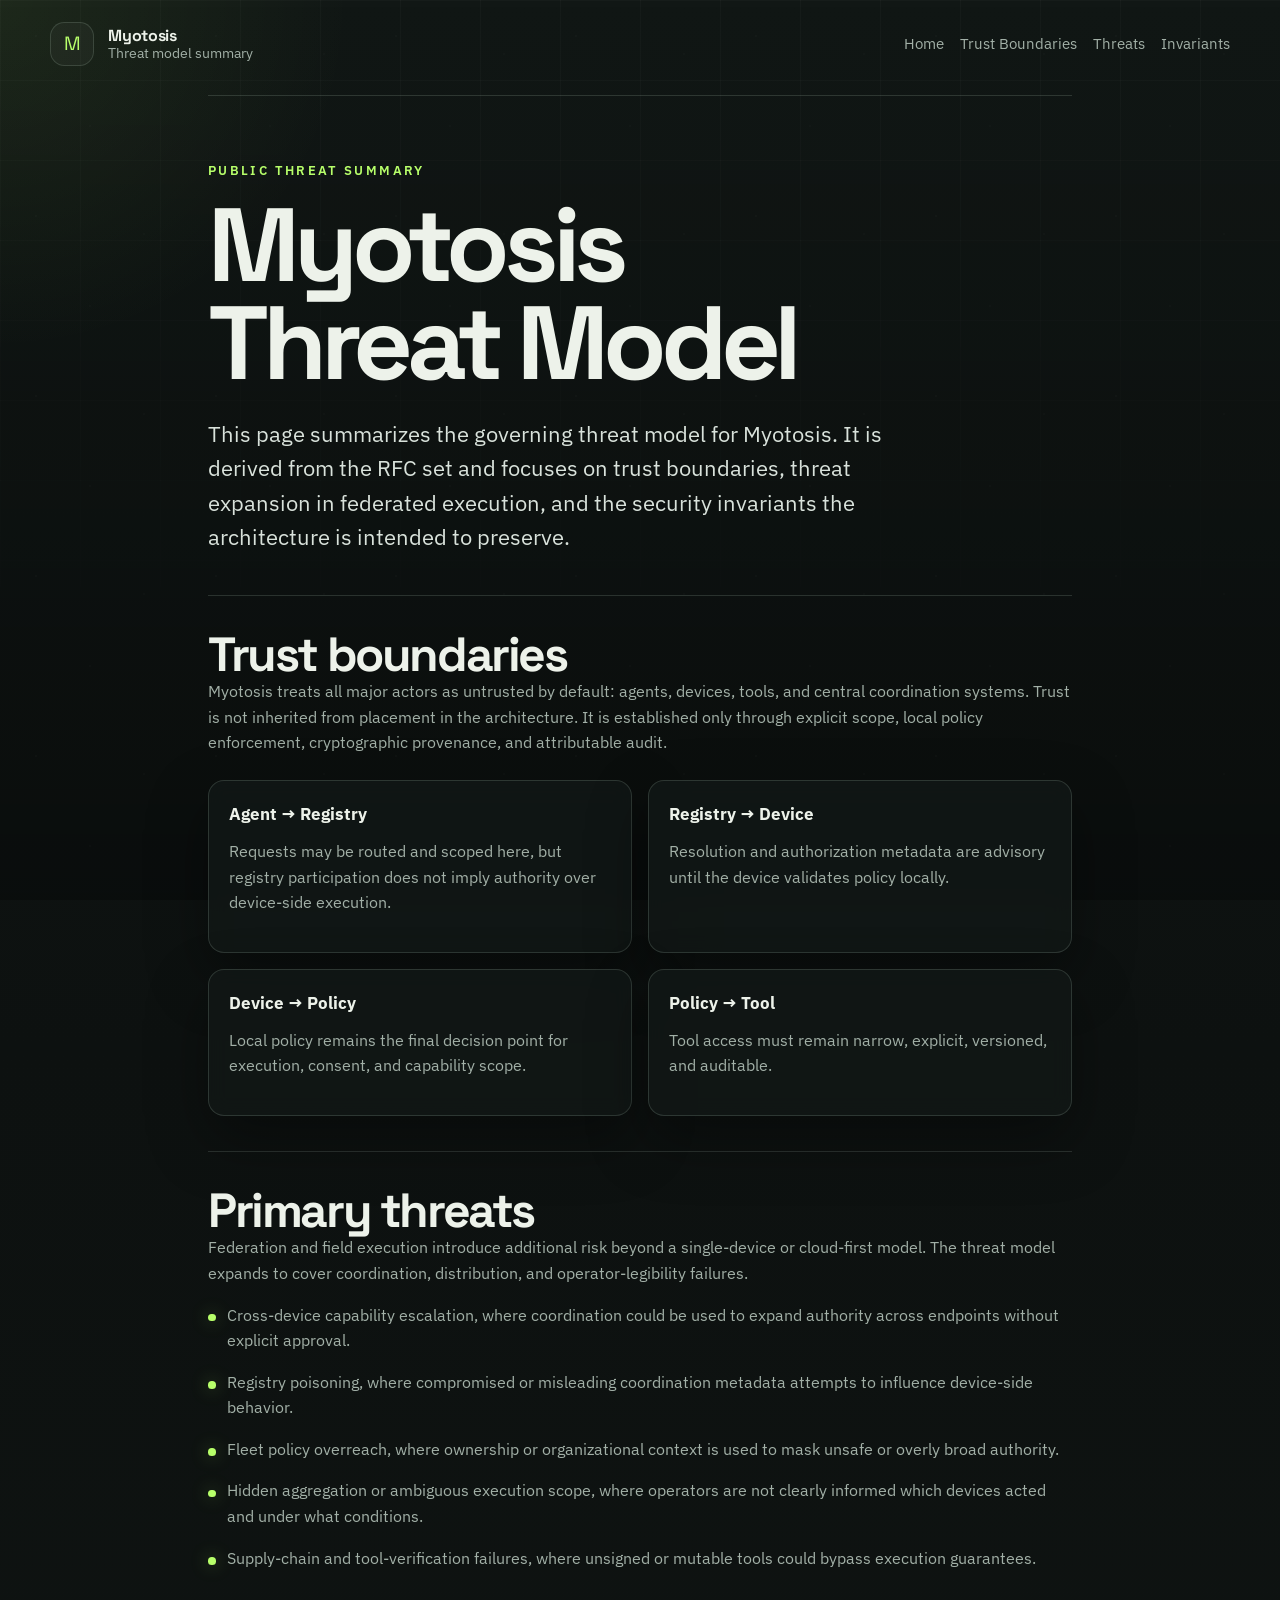
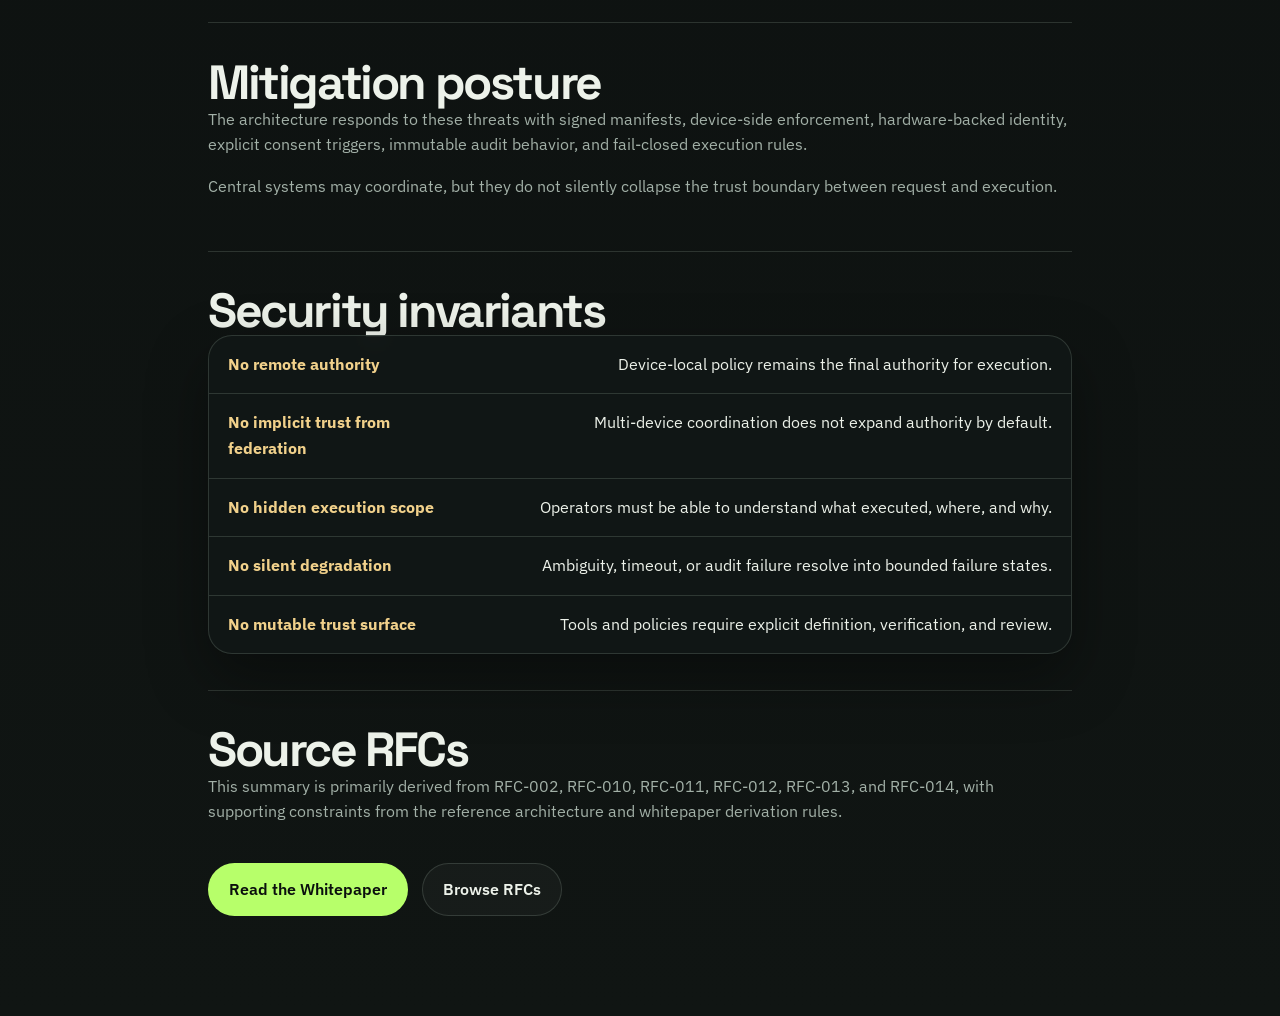
==== web/threat-model.html @ fd159fad "feat: move public website to community repo" ====
<!DOCTYPE html>
<html lang="en">
  <head>
    <meta charset="UTF-8" />
    <meta name="viewport" content="width=device-width, initial-scale=1.0" />
    <title>Myotosis | Threat Model Summary</title>
    <meta
      name="description"
      content="A public summary of the Myotosis threat model covering trust boundaries, new threats in federation, and the governing security invariants."
    />
    <link rel="preconnect" href="https://fonts.googleapis.com" />
    <link rel="preconnect" href="https://fonts.gstatic.com" crossorigin />
    <link
      href="https://fonts.googleapis.com/css2?family=IBM+Plex+Sans:wght@400;500;600&family=Space+Grotesk:wght@500;700&display=swap"
      rel="stylesheet"
    />
    <link rel="stylesheet" href="assets/styles.css" />
  </head>
  <body class="page-shell page-shell-paper">
    <div class="noise" aria-hidden="true"></div>
    <header class="site-header">
      <a class="brand" href="index.html">
        <span class="brand-mark">M</span>
        <span class="brand-copy">
          <strong>Myotosis</strong>
          <span>Threat model summary</span>
        </span>
      </a>
      <nav class="site-nav" aria-label="Primary">
        <a href="index.html">Home</a>
        <a href="#boundaries">Trust Boundaries</a>
        <a href="#threats">Threats</a>
        <a href="#invariants">Invariants</a>
      </nav>
    </header>

    <main class="paper-layout">
      <section class="paper-hero">
        <p class="eyebrow">Public threat summary</p>
        <h1>Myotosis Threat Model</h1>
        <p class="lede">
          This page summarizes the governing threat model for Myotosis. It is
          derived from the RFC set and focuses on trust boundaries, threat
          expansion in federated execution, and the security invariants the
          architecture is intended to preserve.
        </p>
      </section>

      <section class="paper-section" id="boundaries">
        <h2>Trust boundaries</h2>
        <p>
          Myotosis treats all major actors as untrusted by default: agents,
          devices, tools, and central coordination systems. Trust is not
          inherited from placement in the architecture. It is established only
          through explicit scope, local policy enforcement, cryptographic
          provenance, and attributable audit.
        </p>
        <div class="paper-grid">
          <article class="paper-card">
            <h3>Agent → Registry</h3>
            <p>
              Requests may be routed and scoped here, but registry participation
              does not imply authority over device-side execution.
            </p>
          </article>
          <article class="paper-card">
            <h3>Registry → Device</h3>
            <p>
              Resolution and authorization metadata are advisory until the
              device validates policy locally.
            </p>
          </article>
          <article class="paper-card">
            <h3>Device → Policy</h3>
            <p>
              Local policy remains the final decision point for execution,
              consent, and capability scope.
            </p>
          </article>
          <article class="paper-card">
            <h3>Policy → Tool</h3>
            <p>
              Tool access must remain narrow, explicit, versioned, and auditable.
            </p>
          </article>
        </div>
      </section>

      <section class="paper-section" id="threats">
        <h2>Primary threats</h2>
        <p>
          Federation and field execution introduce additional risk beyond a
          single-device or cloud-first model. The threat model expands to cover
          coordination, distribution, and operator-legibility failures.
        </p>
        <ul class="paper-list">
          <li>
            Cross-device capability escalation, where coordination could be used
            to expand authority across endpoints without explicit approval.
          </li>
          <li>
            Registry poisoning, where compromised or misleading coordination
            metadata attempts to influence device-side behavior.
          </li>
          <li>
            Fleet policy overreach, where ownership or organizational context is
            used to mask unsafe or overly broad authority.
          </li>
          <li>
            Hidden aggregation or ambiguous execution scope, where operators are
            not clearly informed which devices acted and under what conditions.
          </li>
          <li>
            Supply-chain and tool-verification failures, where unsigned or
            mutable tools could bypass execution guarantees.
          </li>
        </ul>
      </section>

      <section class="paper-section">
        <h2>Mitigation posture</h2>
        <p>
          The architecture responds to these threats with signed manifests,
          device-side enforcement, hardware-backed identity, explicit consent
          triggers, immutable audit behavior, and fail-closed execution rules.
        </p>
        <p>
          Central systems may coordinate, but they do not silently collapse the
          trust boundary between request and execution.
        </p>
      </section>

      <section class="paper-section" id="invariants">
        <h2>Security invariants</h2>
        <div class="rules-board">
          <div class="rule-row">
            <strong>No remote authority</strong>
            <span>Device-local policy remains the final authority for execution.</span>
          </div>
          <div class="rule-row">
            <strong>No implicit trust from federation</strong>
            <span>Multi-device coordination does not expand authority by default.</span>
          </div>
          <div class="rule-row">
            <strong>No hidden execution scope</strong>
            <span>Operators must be able to understand what executed, where, and why.</span>
          </div>
          <div class="rule-row">
            <strong>No silent degradation</strong>
            <span>Ambiguity, timeout, or audit failure resolve into bounded failure states.</span>
          </div>
          <div class="rule-row">
            <strong>No mutable trust surface</strong>
            <span>Tools and policies require explicit definition, verification, and review.</span>
          </div>
        </div>
      </section>

      <section class="paper-section">
        <h2>Source RFCs</h2>
        <p>
          This summary is primarily derived from RFC-002, RFC-010, RFC-011,
          RFC-012, RFC-013, and RFC-014, with supporting constraints from the
          reference architecture and whitepaper derivation rules.
        </p>
        <div class="cta-row">
          <a class="button button-primary" href="whitepaper.html">Read the Whitepaper</a>
          <a
            class="button button-secondary"
            href="https://github.com/hackelia-micrantha/myotosis/tree/main/rfcs"
            >Browse RFCs</a
          >
        </div>
      </section>
    </main>
  </body>
</html>
---- web/assets/styles.css ----
:root {
  --bg: #0d1110;
  --bg-alt: #121816;
  --panel: rgba(18, 24, 22, 0.82);
  --panel-strong: #161d1a;
  --line: rgba(182, 202, 188, 0.18);
  --text: #edf2ea;
  --muted: #a2b0a7;
  --accent: #b7ff6a;
  --accent-dim: rgba(183, 255, 106, 0.12);
  --warning: #f1d18b;
  --shadow: 0 24px 60px rgba(0, 0, 0, 0.36);
  --radius: 24px;
  --radius-sm: 16px;
  --content-width: 1180px;
}

* {
  box-sizing: border-box;
}

html {
  scroll-behavior: smooth;
}

body {
  margin: 0;
  min-height: 100vh;
  background:
    radial-gradient(circle at top left, rgba(183, 255, 106, 0.08), transparent 22rem),
    linear-gradient(180deg, #111715 0%, #0d1110 40%, #101513 100%);
  color: var(--text);
  font-family: "IBM Plex Sans", sans-serif;
  line-height: 1.6;
}

a {
  color: inherit;
  text-decoration: none;
}

img {
  max-width: 100%;
}

.page-shell {
  position: relative;
  overflow-x: hidden;
}

.page-shell::before,
.page-shell::after {
  content: "";
  position: fixed;
  inset: 0;
  pointer-events: none;
  z-index: -2;
}

.page-shell::before {
  background-image:
    linear-gradient(rgba(255, 255, 255, 0.03) 1px, transparent 1px),
    linear-gradient(90deg, rgba(255, 255, 255, 0.03) 1px, transparent 1px);
  background-size: 5rem 5rem;
  mask-image: linear-gradient(180deg, rgba(0, 0, 0, 0.8), transparent 85%);
}

.page-shell::after {
  background: linear-gradient(180deg, transparent 0%, rgba(0, 0, 0, 0.24) 100%);
}

.noise {
  position: fixed;
  inset: 0;
  z-index: -1;
  opacity: 0.055;
  pointer-events: none;
  background-image:
    radial-gradient(circle at 20% 20%, rgba(255, 255, 255, 0.4) 0 1px, transparent 1px),
    radial-gradient(circle at 80% 30%, rgba(255, 255, 255, 0.28) 0 1px, transparent 1px),
    radial-gradient(circle at 50% 70%, rgba(255, 255, 255, 0.32) 0 1px, transparent 1px);
  background-size: 180px 180px;
}

.site-header,
.site-footer,
main,
.paper-layout {
  width: min(calc(100% - 2.5rem), var(--content-width));
  margin: 0 auto;
}

.site-header {
  display: flex;
  align-items: center;
  justify-content: space-between;
  gap: 1.5rem;
  padding: 1.4rem 0 0.8rem;
}

.brand {
  display: inline-flex;
  align-items: center;
  gap: 0.9rem;
}

.brand-mark {
  display: inline-grid;
  place-items: center;
  width: 2.75rem;
  height: 2.75rem;
  border: 1px solid var(--line);
  border-radius: 0.9rem;
  background: rgba(255, 255, 255, 0.03);
  color: var(--accent);
  font-family: "Space Grotesk", sans-serif;
  font-size: 1.2rem;
}

.brand-copy {
  display: flex;
  flex-direction: column;
  line-height: 1.15;
}

.brand-copy strong {
  font-size: 1rem;
  font-family: "Space Grotesk", sans-serif;
  letter-spacing: -0.02em;
}

.brand-copy span:last-child {
  color: var(--muted);
  font-size: 0.88rem;
}

.site-nav {
  display: flex;
  flex-wrap: wrap;
  gap: 1rem;
  color: var(--muted);
  font-size: 0.94rem;
}

.site-nav a:hover,
.site-nav a:focus-visible,
.site-footer a:hover,
.site-footer a:focus-visible {
  color: var(--text);
}

main {
  padding: 1rem 0 4rem;
}

.section-grid,
.paper-section,
.paper-hero {
  border-top: 1px solid var(--line);
}

.hero {
  display: grid;
  grid-template-columns: minmax(0, 1fr) minmax(20rem, 0.72fr);
  gap: 2rem;
  align-items: stretch;
  padding: 4.5rem 0 4rem;
  border-top: 1px solid var(--line);
}

.hero-headline {
  grid-column: 1 / -1;
  max-width: 60rem;
}

.hero-headline h1 span {
  display: block;
}

.hero-copy h1,
.paper-hero h1 {
  margin: 0;
  font-family: "Space Grotesk", sans-serif;
  font-size: clamp(3.4rem, 9vw, 6.5rem);
  line-height: 0.94;
  letter-spacing: -0.06em;
  max-width: none;
  text-wrap: balance;
}

.eyebrow,
.section-label {
  margin: 0 0 1rem;
  color: var(--accent);
  font-size: 0.82rem;
  font-weight: 600;
  text-transform: uppercase;
  letter-spacing: 0.18em;
}

.lede {
  max-width: 43rem;
  margin: 1.5rem 0 0;
  color: #d9e2db;
  font-size: clamp(1.05rem, 2vw, 1.35rem);
}

.hero-panel,
.feature-card,
.status-card,
.sector-card,
.timeline-item,
.paper-card,
.rules-board,
.paper-note {
  background: var(--panel);
  border: 1px solid var(--line);
  box-shadow: var(--shadow);
  backdrop-filter: blur(10px);
}

.hero-panel {
  padding: 1.3rem;
  border-radius: var(--radius);
}

.panel-header,
.rule-row,
.panel-metrics {
  display: flex;
  justify-content: space-between;
  gap: 1rem;
}

.panel-header {
  color: var(--muted);
  font-size: 0.84rem;
  text-transform: uppercase;
  letter-spacing: 0.1em;
}

.diagram-flow {
  display: flex;
  flex-wrap: wrap;
  gap: 0.65rem;
  margin: 1.5rem 0;
}

.diagram-flow span {
  display: inline-flex;
  align-items: center;
  padding: 0.55rem 0.85rem;
  border: 1px solid var(--line);
  border-radius: 999px;
  background: rgba(255, 255, 255, 0.03);
  color: var(--text);
}

.diagram-core strong {
  display: block;
  padding: 0.7rem 0;
  border-bottom: 1px solid var(--line);
}

.lane-label {
  display: block;
  margin-bottom: 0.55rem;
  color: var(--warning);
  font-size: 0.78rem;
  text-transform: uppercase;
  letter-spacing: 0.12em;
}

.diagram-lanes {
  margin-bottom: 1.2rem;
}

.diagram-core {
  display: grid;
}

.diagram-core strong {
  font-size: 0.98rem;
}

.diagram-core strong:last-child {
  border-bottom: 0;
}

.panel-metrics {
  flex-direction: column;
}

.panel-metrics div {
  display: grid;
  grid-template-columns: 10rem 1fr;
  gap: 1rem;
  padding-top: 0.85rem;
  border-top: 1px solid var(--line);
}

.panel-metrics dt {
  color: var(--muted);
}

.panel-metrics dd {
  margin: 0;
}

.cta-row {
  display: flex;
  flex-wrap: wrap;
  gap: 0.9rem;
  margin: 2.4rem 0 0;
}

.button {
  display: inline-flex;
  align-items: center;
  justify-content: center;
  min-height: 3rem;
  padding: 0.8rem 1.25rem;
  border-radius: 999px;
  border: 1px solid transparent;
  font-weight: 600;
  transition:
    transform 180ms ease,
    border-color 180ms ease,
    background-color 180ms ease;
}

.button:hover,
.button:focus-visible {
  transform: translateY(-1px);
}

.button-primary {
  background: var(--accent);
  color: #0a0f0d;
}

.button-secondary {
  border-color: var(--line);
  background: rgba(255, 255, 255, 0.03);
}

.signal-list,
.paper-list {
  margin: 2rem 0 0;
  padding: 0;
  list-style: none;
}

.signal-list {
  display: flex;
  flex-wrap: wrap;
  gap: 0.85rem;
}

.signal-list li,
.paper-list li {
  position: relative;
}

.signal-list li {
  padding: 0.6rem 0.9rem 0.6rem 1.6rem;
  border: 1px solid var(--line);
  border-radius: 999px;
  color: var(--muted);
  background: rgba(255, 255, 255, 0.03);
}

.signal-list li::before,
.paper-list li::before {
  content: "";
  position: absolute;
  left: 0;
  top: 0.85rem;
  width: 0.48rem;
  height: 0.48rem;
  border-radius: 50%;
  background: var(--accent);
  box-shadow: 0 0 18px rgba(183, 255, 106, 0.4);
}

.signal-list li::before {
  left: 0.7rem;
  top: 50%;
  transform: translateY(-50%);
}

.section-grid {
  display: grid;
  grid-template-columns: 18rem minmax(0, 1fr);
  gap: 1.5rem 2rem;
  padding: 3.5rem 0;
}

.section-band {
  background: linear-gradient(180deg, rgba(255, 255, 255, 0.014), rgba(255, 255, 255, 0));
}

.section-intro h2,
.paper-section h2 {
  margin: 0;
  font-family: "Space Grotesk", sans-serif;
  font-size: clamp(1.8rem, 4vw, 3rem);
  line-height: 1;
  letter-spacing: -0.05em;
}

.section-copy {
  max-width: 47rem;
}

.section-copy p,
.paper-section p,
.paper-card p,
.feature-card p,
.sector-card p,
.status-card p,
.timeline-item p {
  margin-top: 0;
  color: var(--muted);
}

.card-grid,
.status-grid,
.sector-grid,
.paper-grid {
  grid-column: 2;
  display: grid;
  grid-template-columns: repeat(3, minmax(0, 1fr));
  gap: 1rem;
}

.sector-grid,
.status-grid,
.paper-grid {
  grid-template-columns: repeat(2, minmax(0, 1fr));
}

.feature-card,
.status-card,
.sector-card,
.paper-card {
  padding: 1.25rem;
  border-radius: var(--radius-sm);
}

.feature-card h3,
.timeline-item h3,
.paper-card h3 {
  margin: 0 0 0.7rem;
  font-size: 1.05rem;
}

.timeline {
  grid-column: 2;
  display: grid;
  grid-template-columns: repeat(4, minmax(0, 1fr));
  gap: 1rem;
}

.timeline-item {
  padding: 1.2rem;
  border-radius: var(--radius-sm);
}

.timeline-item span {
  display: inline-block;
  margin-bottom: 1rem;
  color: var(--accent);
  font-family: "Space Grotesk", sans-serif;
  font-size: 1.25rem;
}

.rules-board {
  grid-column: 2;
  border-radius: var(--radius);
  overflow: hidden;
}

.rule-row {
  padding: 1rem 1.2rem;
  align-items: flex-start;
}

.rule-row + .rule-row {
  border-top: 1px solid var(--line);
}

.rule-row strong {
  width: 13rem;
  color: var(--warning);
  flex: 0 0 auto;
}

.sector-card span,
.status-card span {
  display: block;
  margin-bottom: 0.6rem;
  font-size: 0.85rem;
  text-transform: uppercase;
  letter-spacing: 0.12em;
  color: var(--accent);
}

.final-cta {
  padding-bottom: 2rem;
}

.contact-line {
  padding-top: 2.8rem;
  color: var(--muted);
}

.contact-line a {
  color: var(--text);
  border-bottom: 1px solid rgba(183, 255, 106, 0.35);
}

.contact-line p {
  margin: 0;
}

.site-footer {
  display: flex;
  justify-content: space-between;
  gap: 2rem;
  align-items: flex-start;
  padding: 2rem 0 3rem;
  color: var(--muted);
  border-top: 1px solid var(--line);
}

.site-footer p {
  max-width: 28rem;
  margin: 0.45rem 0 0;
}

.footer-brand {
  max-width: 32rem;
}

.footer-kicker {
  margin: 0;
  color: var(--accent);
  font-size: 0.78rem;
  font-weight: 600;
  text-transform: uppercase;
  letter-spacing: 0.14em;
}

.footer-title {
  margin-top: 0.35rem;
  color: var(--text);
  font-family: "Space Grotesk", sans-serif;
  font-size: 1.2rem;
  letter-spacing: -0.03em;
}

.footer-grid {
  display: grid;
  grid-template-columns: repeat(2, minmax(10rem, 1fr));
  gap: 1rem 2rem;
}

.footer-column span {
  display: block;
  margin-bottom: 0.55rem;
  color: var(--warning);
  font-size: 0.78rem;
  text-transform: uppercase;
  letter-spacing: 0.12em;
}

.footer-column nav,
.footer-column .footer-links {
  display: flex;
  flex-direction: column;
  gap: 0.55rem;
}

.footer-meta {
  margin-top: 1.2rem;
  font-size: 0.92rem;
}

.footer-note {
  margin-top: 1.2rem;
  max-width: 25rem;
  font-size: 0.92rem;
}

.page-shell-paper main,
.paper-layout {
  padding: 1rem 0 4rem;
}

.paper-layout {
  max-width: 54rem;
}

.paper-hero {
  padding: 4rem 0 2.5rem;
}

.paper-note {
  margin-top: 1.5rem;
  padding: 1rem 1.1rem;
  border-radius: var(--radius-sm);
  color: var(--warning);
}

.paper-section {
  padding: 2.2rem 0;
}

.paper-grid {
  margin-top: 1.5rem;
}

.paper-list {
  margin-top: 1rem;
}

.paper-list li {
  margin: 0 0 1rem;
  padding-left: 1.2rem;
  color: var(--muted);
}

.paper-list li::before {
  top: 0.7rem;
}

:focus-visible {
  outline: 2px solid var(--accent);
  outline-offset: 2px;
}

@media (max-width: 960px) {
  .hero,
  .section-grid,
  .timeline,
  .card-grid,
  .status-grid,
  .sector-grid,
  .paper-grid,
  .site-footer {
    grid-template-columns: 1fr;
  }

  .section-intro,
  .section-copy,
  .timeline,
  .card-grid,
  .status-grid,
  .sector-grid,
  .rules-board {
    grid-column: auto;
  }

  .hero-panel {
    order: -1;
  }

  .hero-headline {
    max-width: 100%;
  }

  .panel-metrics div,
  .rule-row {
    grid-template-columns: 1fr;
    display: block;
  }

  .rule-row strong {
    display: block;
    width: auto;
    margin-bottom: 0.5rem;
  }

  .site-header,
  .site-footer {
    flex-direction: column;
    align-items: flex-start;
  }

  .footer-grid {
    width: 100%;
    grid-template-columns: 1fr;
  }
}

@media (max-width: 640px) {
  .site-header,
  .site-footer,
  main,
  .paper-layout {
    width: min(calc(100% - 1.35rem), var(--content-width));
  }

  .hero {
    padding-top: 3rem;
  }

  .hero-copy h1,
  .paper-hero h1 {
    max-width: 100%;
    font-size: clamp(2.6rem, 14vw, 4.4rem);
  }

  .button {
    width: 100%;
  }

  .cta-row {
    width: 100%;
  }

  .signal-list {
    flex-direction: column;
  }
}
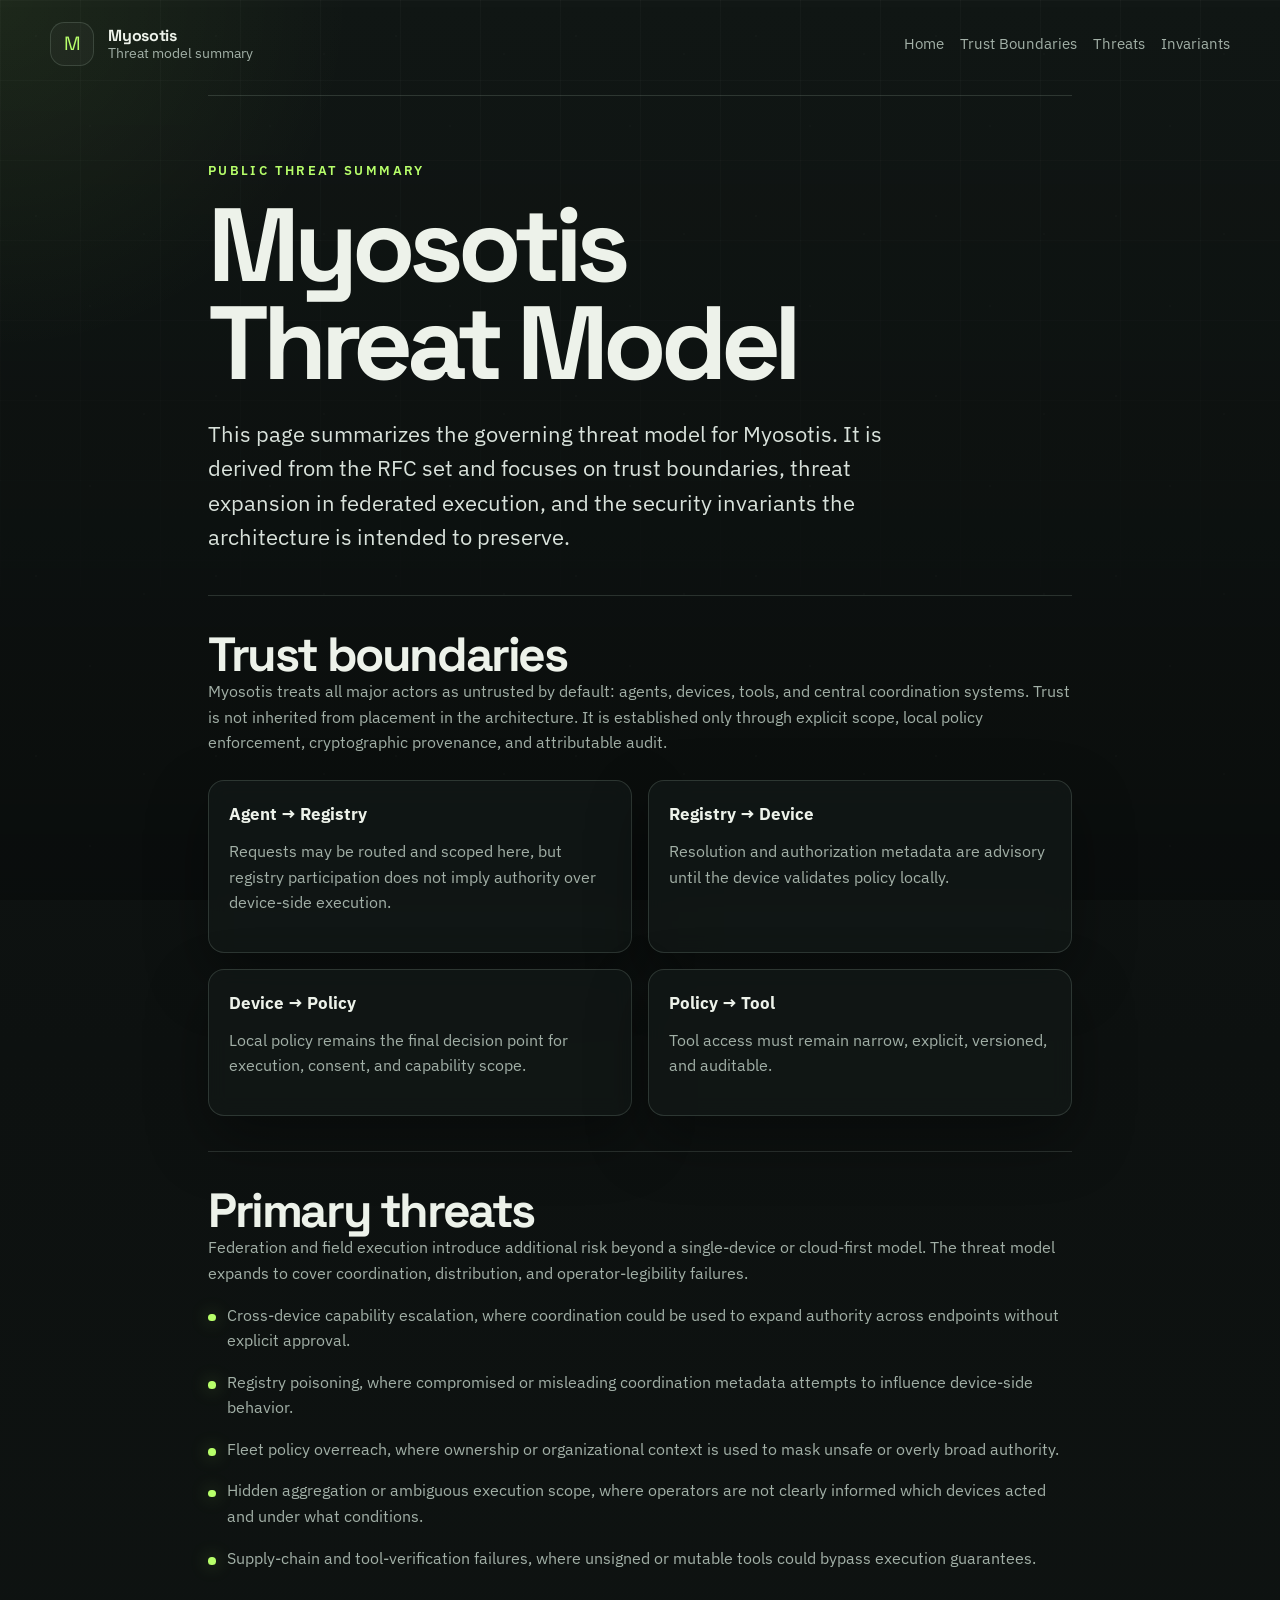
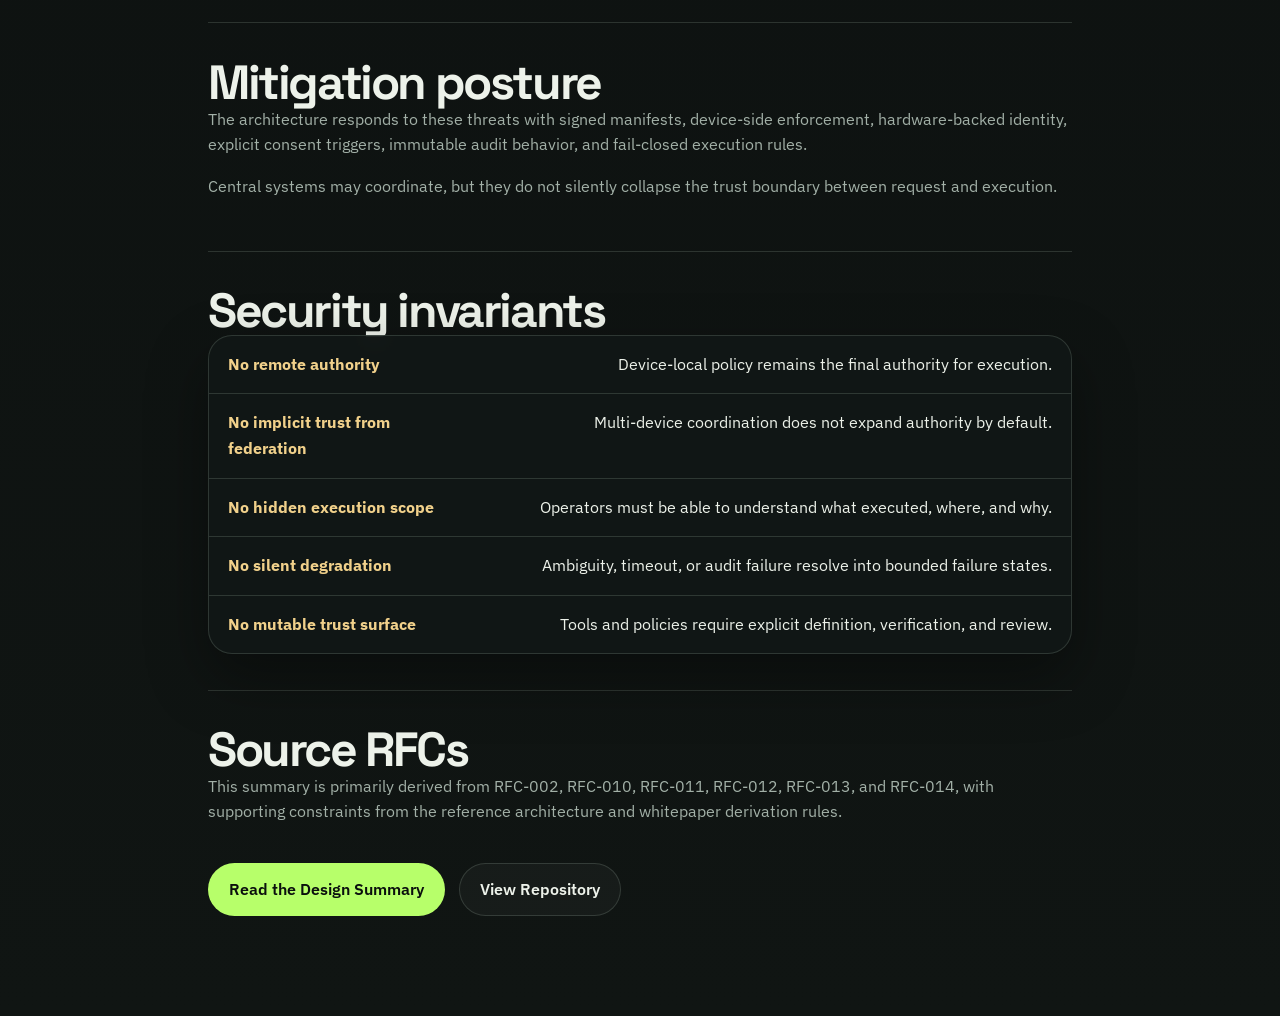
==== commit e30d6546: "Rename threat model page to Myosotis" ====
--- a/web/threat-model.html
+++ b/web/threat-model.html
@@ -3,10 +3,10 @@
   <head>
     <meta charset="UTF-8" />
     <meta name="viewport" content="width=device-width, initial-scale=1.0" />
-    <title>Myotosis | Threat Model Summary</title>
+    <title>Myosotis | Threat Model Summary</title>
     <meta
       name="description"
-      content="A public summary of the Myotosis threat model covering trust boundaries, new threats in federation, and the governing security invariants."
+      content="A public summary of the Myosotis threat model covering trust boundaries, new threats in federation, and governing security invariants."
     />
     <link rel="preconnect" href="https://fonts.googleapis.com" />
     <link rel="preconnect" href="https://fonts.gstatic.com" crossorigin />
@@ -22,7 +22,7 @@
       <a class="brand" href="index.html">
         <span class="brand-mark">M</span>
         <span class="brand-copy">
-          <strong>Myotosis</strong>
+          <strong>Myosotis</strong>
           <span>Threat model summary</span>
         </span>
       </a>
@@ -37,9 +37,9 @@
     <main class="paper-layout">
       <section class="paper-hero">
         <p class="eyebrow">Public threat summary</p>
-        <h1>Myotosis Threat Model</h1>
+        <h1>Myosotis Threat Model</h1>
         <p class="lede">
-          This page summarizes the governing threat model for Myotosis. It is
+          This page summarizes the governing threat model for Myosotis. It is
           derived from the RFC set and focuses on trust boundaries, threat
           expansion in federated execution, and the security invariants the
           architecture is intended to preserve.
@@ -49,7 +49,7 @@
       <section class="paper-section" id="boundaries">
         <h2>Trust boundaries</h2>
         <p>
-          Myotosis treats all major actors as untrusted by default: agents,
+          Myosotis treats all major actors as untrusted by default: agents,
           devices, tools, and central coordination systems. Trust is not
           inherited from placement in the architecture. It is established only
           through explicit scope, local policy enforcement, cryptographic
@@ -164,11 +164,11 @@
           reference architecture and whitepaper derivation rules.
         </p>
         <div class="cta-row">
-          <a class="button button-primary" href="whitepaper.html">Read the Whitepaper</a>
+          <a class="button button-primary" href="whitepaper.html">Read the Design Summary</a>
           <a
             class="button button-secondary"
-            href="https://github.com/hackelia-micrantha/myotosis/tree/main/rfcs"
-            >Browse RFCs</a
+            href="https://github.com/hackelia-micrantha/myosotis-community"
+            >View Repository</a
           >
         </div>
       </section>
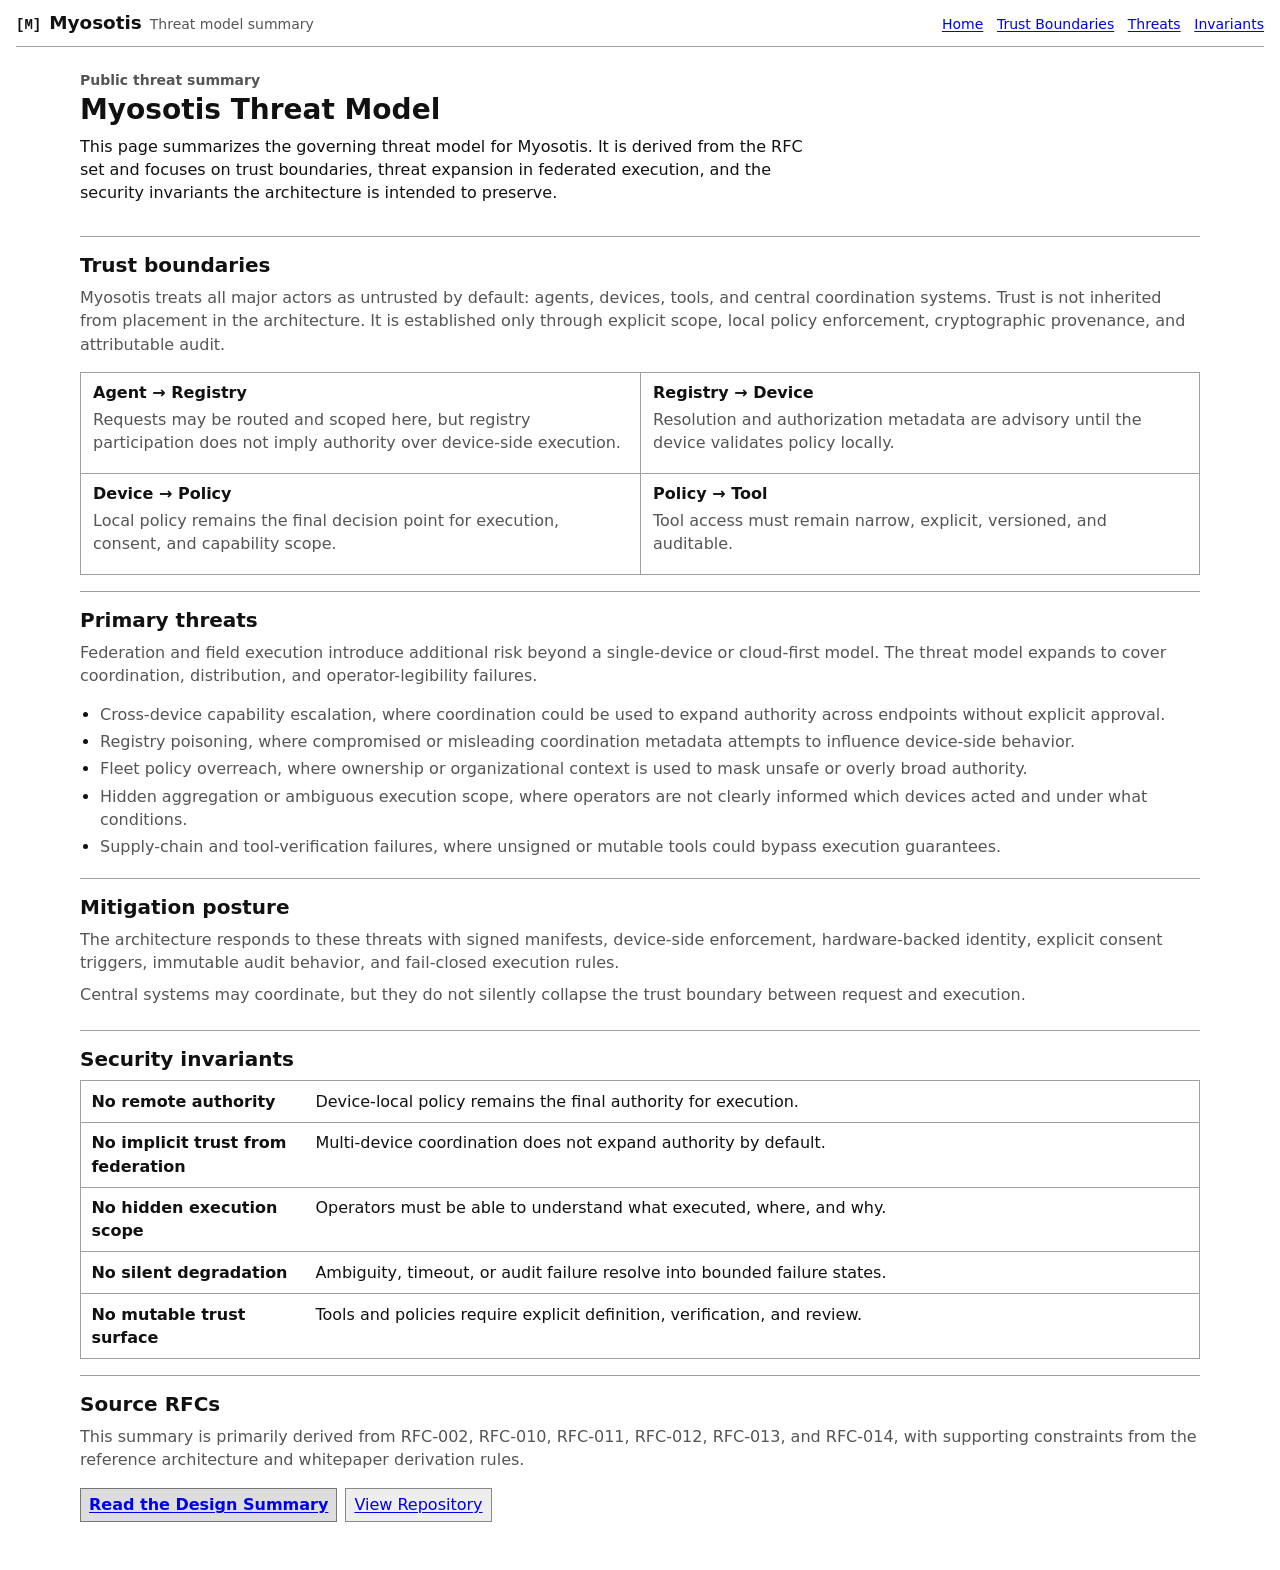
==== commit a4c8a7e2: "style: declare Phyllotaxis utility profile" ====
--- a/web/threat-model.html
+++ b/web/threat-model.html
@@ -1,5 +1,5 @@
 <!DOCTYPE html>
-<html lang="en">
+<html lang="en" data-phyllotaxis-profile="utility" data-phyllotaxis-scheme="light">
   <head>
     <meta charset="UTF-8" />
     <meta name="viewport" content="width=device-width, initial-scale=1.0" />
@@ -7,12 +7,6 @@
     <meta
       name="description"
       content="A public summary of the Myosotis threat model covering trust boundaries, new threats in federation, and governing security invariants."
-    />
-    <link rel="preconnect" href="https://fonts.googleapis.com" />
-    <link rel="preconnect" href="https://fonts.gstatic.com" crossorigin />
-    <link
-      href="https://fonts.googleapis.com/css2?family=IBM+Plex+Sans:wght@400;500;600&family=Space+Grotesk:wght@500;700&display=swap"
-      rel="stylesheet"
     />
     <link rel="stylesheet" href="assets/styles.css" />
   </head>
--- a/web/assets/styles.css
+++ b/web/assets/styles.css
@@ -1,18 +1,46 @@
 :root {
-  --bg: #0d1110;
-  --bg-alt: #121816;
-  --panel: rgba(18, 24, 22, 0.82);
-  --panel-strong: #161d1a;
-  --line: rgba(182, 202, 188, 0.18);
-  --text: #edf2ea;
-  --muted: #a2b0a7;
-  --accent: #b7ff6a;
-  --accent-dim: rgba(183, 255, 106, 0.12);
-  --warning: #f1d18b;
-  --shadow: 0 24px 60px rgba(0, 0, 0, 0.36);
-  --radius: 24px;
-  --radius-sm: 16px;
-  --content-width: 1180px;
+  color-scheme: light;
+  --phyllotaxis-space-none: 0;
+  --phyllotaxis-space-xs: 0.25rem;
+  --phyllotaxis-space-sm: 0.5rem;
+  --phyllotaxis-space-md: 1rem;
+  --phyllotaxis-space-lg: 1.5rem;
+  --phyllotaxis-space-xl: 2rem;
+  --phyllotaxis-content-width-narrow: 46rem;
+  --phyllotaxis-content-width-readable: 70rem;
+  --phyllotaxis-content-width-wide: 82rem;
+  --phyllotaxis-content-width-full: 100%;
+  --phyllotaxis-gutter-page: 1rem;
+  --phyllotaxis-font-body: system-ui, -apple-system, BlinkMacSystemFont, "Segoe UI", sans-serif;
+  --phyllotaxis-font-display: var(--phyllotaxis-font-body);
+  --phyllotaxis-font-mono: ui-monospace, SFMono-Regular, Menlo, Consolas, monospace;
+  --phyllotaxis-type-body-size: 1rem;
+  --phyllotaxis-type-body-line-height: 1.45;
+  --phyllotaxis-type-title-size: 1.75rem;
+  --phyllotaxis-type-title-line-height: 1.15;
+  --phyllotaxis-type-title-weight: 700;
+  --phyllotaxis-type-heading-size: 1.25rem;
+  --phyllotaxis-type-heading-line-height: 1.25;
+  --phyllotaxis-type-heading-weight: 700;
+  --phyllotaxis-type-meta-size: 0.875rem;
+  --phyllotaxis-type-meta-line-height: 1.35;
+  --phyllotaxis-type-caption-size: 0.875rem;
+  --phyllotaxis-type-caption-line-height: 1.4;
+  --phyllotaxis-color-canvas: #ffffff;
+  --phyllotaxis-color-surface: #f5f5f5;
+  --phyllotaxis-color-text: #111111;
+  --phyllotaxis-color-text-muted: #555555;
+  --phyllotaxis-color-border: #a0a0a0;
+  --phyllotaxis-color-link: #0000ee;
+  --phyllotaxis-color-link-visited: #551a8b;
+  --phyllotaxis-color-focus: #111111;
+  --phyllotaxis-color-selection: #cfe3ff;
+  --phyllotaxis-color-selection-text: #111111;
+
+  --myosotis-section-heading: #e8e8e8;
+  --myosotis-note-background: #fff8d6;
+  --myosotis-note-border: #8b6d00;
+  --myosotis-note-text: #5a4200;
 }
 
 * {
@@ -20,189 +48,207 @@
 }
 
 html {
-  scroll-behavior: smooth;
+  background: var(--phyllotaxis-color-canvas);
 }
 
 body {
   margin: 0;
   min-height: 100vh;
-  background:
-    radial-gradient(circle at top left, rgba(183, 255, 106, 0.08), transparent 22rem),
-    linear-gradient(180deg, #111715 0%, #0d1110 40%, #101513 100%);
-  color: var(--text);
-  font-family: "IBM Plex Sans", sans-serif;
-  line-height: 1.6;
+  background: var(--phyllotaxis-color-canvas);
+  color: var(--phyllotaxis-color-text);
+  font-family: var(--phyllotaxis-font-body);
+  font-size: var(--phyllotaxis-type-body-size);
+  line-height: var(--phyllotaxis-type-body-line-height);
+}
+
+::selection {
+  background: var(--phyllotaxis-color-selection);
+  color: var(--phyllotaxis-color-selection-text);
 }
 
 a {
-  color: inherit;
-  text-decoration: none;
+  color: var(--phyllotaxis-color-link);
+  text-decoration: underline;
+  text-underline-offset: 0.12em;
+}
+
+a:visited {
+  color: var(--phyllotaxis-color-link-visited);
+}
+
+a:hover {
+  text-decoration-thickness: 2px;
+}
+
+:focus-visible {
+  outline: 3px solid var(--phyllotaxis-color-focus);
+  outline-offset: 2px;
 }
 
 img {
   max-width: 100%;
 }
 
+h1,
+h2,
+h3,
+p {
+  margin-top: 0;
+}
+
+h1,
+h2,
+h3 {
+  font-family: var(--phyllotaxis-font-display);
+}
+
+h1 {
+  margin-bottom: var(--phyllotaxis-space-sm);
+  font-size: var(--phyllotaxis-type-title-size);
+  line-height: var(--phyllotaxis-type-title-line-height);
+  font-weight: var(--phyllotaxis-type-title-weight);
+}
+
+h2 {
+  margin-bottom: var(--phyllotaxis-space-sm);
+  font-size: var(--phyllotaxis-type-heading-size);
+  line-height: var(--phyllotaxis-type-heading-line-height);
+  font-weight: var(--phyllotaxis-type-heading-weight);
+}
+
+h3 {
+  margin-bottom: var(--phyllotaxis-space-xs);
+  font-size: 1rem;
+  line-height: 1.3;
+}
+
 .page-shell {
-  position: relative;
-  overflow-x: hidden;
-}
-
-.page-shell::before,
-.page-shell::after {
-  content: "";
-  position: fixed;
-  inset: 0;
-  pointer-events: none;
-  z-index: -2;
-}
-
-.page-shell::before {
-  background-image:
-    linear-gradient(rgba(255, 255, 255, 0.03) 1px, transparent 1px),
-    linear-gradient(90deg, rgba(255, 255, 255, 0.03) 1px, transparent 1px);
-  background-size: 5rem 5rem;
-  mask-image: linear-gradient(180deg, rgba(0, 0, 0, 0.8), transparent 85%);
-}
-
-.page-shell::after {
-  background: linear-gradient(180deg, transparent 0%, rgba(0, 0, 0, 0.24) 100%);
+  min-height: 100vh;
 }
 
 .noise {
-  position: fixed;
-  inset: 0;
-  z-index: -1;
-  opacity: 0.055;
-  pointer-events: none;
-  background-image:
-    radial-gradient(circle at 20% 20%, rgba(255, 255, 255, 0.4) 0 1px, transparent 1px),
-    radial-gradient(circle at 80% 30%, rgba(255, 255, 255, 0.28) 0 1px, transparent 1px),
-    radial-gradient(circle at 50% 70%, rgba(255, 255, 255, 0.32) 0 1px, transparent 1px);
-  background-size: 180px 180px;
+  display: none;
 }
 
 .site-header,
 .site-footer,
 main,
 .paper-layout {
-  width: min(calc(100% - 2.5rem), var(--content-width));
-  margin: 0 auto;
+  width: min(
+    var(--phyllotaxis-content-width-wide),
+    calc(100% - (2 * var(--phyllotaxis-gutter-page)))
+  );
+  margin-inline: auto;
 }
 
 .site-header {
   display: flex;
-  align-items: center;
+  align-items: baseline;
   justify-content: space-between;
-  gap: 1.5rem;
-  padding: 1.4rem 0 0.8rem;
+  gap: var(--phyllotaxis-space-md);
+  padding: 0.6rem 0;
+  border-bottom: 1px solid var(--phyllotaxis-color-border);
 }
 
 .brand {
   display: inline-flex;
-  align-items: center;
-  gap: 0.9rem;
+  align-items: baseline;
+  gap: var(--phyllotaxis-space-sm);
+  color: var(--phyllotaxis-color-text);
+  font-weight: 700;
+  text-decoration: none;
+}
+
+.brand:visited {
+  color: var(--phyllotaxis-color-text);
 }
 
 .brand-mark {
-  display: inline-grid;
-  place-items: center;
-  width: 2.75rem;
-  height: 2.75rem;
-  border: 1px solid var(--line);
-  border-radius: 0.9rem;
-  background: rgba(255, 255, 255, 0.03);
-  color: var(--accent);
-  font-family: "Space Grotesk", sans-serif;
-  font-size: 1.2rem;
+  font-family: var(--phyllotaxis-font-mono);
+  font-size: var(--phyllotaxis-type-caption-size);
+  font-weight: 700;
+}
+
+.brand-mark::before {
+  content: "[";
+}
+
+.brand-mark::after {
+  content: "]";
 }
 
 .brand-copy {
-  display: flex;
-  flex-direction: column;
-  line-height: 1.15;
+  display: inline-flex;
+  flex-wrap: wrap;
+  align-items: baseline;
+  gap: var(--phyllotaxis-space-sm);
 }
 
 .brand-copy strong {
-  font-size: 1rem;
-  font-family: "Space Grotesk", sans-serif;
-  letter-spacing: -0.02em;
+  font-size: 1.15rem;
 }
 
 .brand-copy span:last-child {
-  color: var(--muted);
-  font-size: 0.88rem;
+  color: var(--phyllotaxis-color-text-muted);
+  font-size: var(--phyllotaxis-type-meta-size);
+  font-weight: 400;
 }
 
 .site-nav {
   display: flex;
   flex-wrap: wrap;
-  gap: 1rem;
-  color: var(--muted);
-  font-size: 0.94rem;
-}
-
-.site-nav a:hover,
-.site-nav a:focus-visible,
-.site-footer a:hover,
-.site-footer a:focus-visible {
-  color: var(--text);
+  justify-content: flex-end;
+  gap: 0.4rem 0.85rem;
+  font-size: var(--phyllotaxis-type-meta-size);
+  line-height: var(--phyllotaxis-type-meta-line-height);
 }
 
 main {
-  padding: 1rem 0 4rem;
-}
-
-.section-grid,
-.paper-section,
-.paper-hero {
-  border-top: 1px solid var(--line);
+  padding-bottom: var(--phyllotaxis-space-xl);
 }
 
 .hero {
   display: grid;
-  grid-template-columns: minmax(0, 1fr) minmax(20rem, 0.72fr);
-  gap: 2rem;
-  align-items: stretch;
-  padding: 4.5rem 0 4rem;
-  border-top: 1px solid var(--line);
+  grid-template-columns: minmax(0, 1.4fr) minmax(18rem, 0.6fr);
+  gap: var(--phyllotaxis-space-lg);
+  align-items: start;
+  padding: var(--phyllotaxis-space-lg) 0;
+  border-bottom: 1px solid var(--phyllotaxis-color-border);
 }
 
 .hero-headline {
   grid-column: 1 / -1;
-  max-width: 60rem;
 }
 
 .hero-headline h1 span {
-  display: block;
-}
-
-.hero-copy h1,
-.paper-hero h1 {
-  margin: 0;
-  font-family: "Space Grotesk", sans-serif;
-  font-size: clamp(3.4rem, 9vw, 6.5rem);
-  line-height: 0.94;
-  letter-spacing: -0.06em;
-  max-width: none;
-  text-wrap: balance;
+  display: inline;
+}
+
+.hero-headline h1 span + span::before {
+  content: " ";
 }
 
 .eyebrow,
-.section-label {
-  margin: 0 0 1rem;
-  color: var(--accent);
-  font-size: 0.82rem;
-  font-weight: 600;
-  text-transform: uppercase;
-  letter-spacing: 0.18em;
+.section-label,
+.lane-label,
+.footer-kicker,
+.footer-column > span,
+.sector-card > span,
+.status-card > span {
+  margin: 0 0 var(--phyllotaxis-space-xs);
+  color: var(--phyllotaxis-color-text-muted);
+  font-size: var(--phyllotaxis-type-caption-size);
+  line-height: var(--phyllotaxis-type-caption-line-height);
+  font-weight: 700;
+  text-transform: none;
+  letter-spacing: 0;
 }
 
 .lede {
-  max-width: 43rem;
-  margin: 1.5rem 0 0;
-  color: #d9e2db;
-  font-size: clamp(1.05rem, 2vw, 1.35rem);
+  max-width: var(--phyllotaxis-content-width-narrow);
+  margin-bottom: var(--phyllotaxis-space-md);
+  color: var(--phyllotaxis-color-text);
+  font-size: 1rem;
 }
 
 .hero-panel,
@@ -213,66 +259,52 @@
 .paper-card,
 .rules-board,
 .paper-note {
-  background: var(--panel);
-  border: 1px solid var(--line);
-  box-shadow: var(--shadow);
-  backdrop-filter: blur(10px);
+  border: 1px solid var(--phyllotaxis-color-border);
+  border-radius: 0;
+  background: var(--phyllotaxis-color-canvas);
+  box-shadow: none;
+  backdrop-filter: none;
 }
 
 .hero-panel {
-  padding: 1.3rem;
-  border-radius: var(--radius);
-}
-
-.panel-header,
-.rule-row,
-.panel-metrics {
+  padding: 0;
+}
+
+.panel-header {
   display: flex;
   justify-content: space-between;
-  gap: 1rem;
-}
-
-.panel-header {
-  color: var(--muted);
-  font-size: 0.84rem;
-  text-transform: uppercase;
-  letter-spacing: 0.1em;
+  gap: var(--phyllotaxis-space-sm);
+  padding: 0.35rem 0.5rem;
+  border-bottom: 1px solid var(--phyllotaxis-color-border);
+  background: var(--myosotis-section-heading);
+  color: var(--phyllotaxis-color-text);
+  font-size: var(--phyllotaxis-type-caption-size);
+  font-weight: 700;
 }
 
 .diagram-flow {
   display: flex;
   flex-wrap: wrap;
-  gap: 0.65rem;
-  margin: 1.5rem 0;
+  gap: 0;
+  margin: 0;
+  padding: 0.5rem;
+  border-bottom: 1px solid var(--phyllotaxis-color-border);
 }
 
 .diagram-flow span {
-  display: inline-flex;
-  align-items: center;
-  padding: 0.55rem 0.85rem;
-  border: 1px solid var(--line);
-  border-radius: 999px;
-  background: rgba(255, 255, 255, 0.03);
-  color: var(--text);
-}
-
-.diagram-core strong {
-  display: block;
-  padding: 0.7rem 0;
-  border-bottom: 1px solid var(--line);
-}
-
-.lane-label {
-  display: block;
-  margin-bottom: 0.55rem;
-  color: var(--warning);
-  font-size: 0.78rem;
-  text-transform: uppercase;
-  letter-spacing: 0.12em;
+  padding: 0;
+  border: 0;
+  background: transparent;
+}
+
+.diagram-flow span + span::before {
+  content: " → ";
+  color: var(--phyllotaxis-color-text-muted);
 }
 
 .diagram-lanes {
-  margin-bottom: 1.2rem;
+  padding: 0.5rem;
+  border-bottom: 1px solid var(--phyllotaxis-color-border);
 }
 
 .diagram-core {
@@ -280,137 +312,127 @@
 }
 
 .diagram-core strong {
-  font-size: 0.98rem;
-}
-
-.diagram-core strong:last-child {
-  border-bottom: 0;
+  padding: 0.35rem 0;
+  border-top: 1px solid #dddddd;
+  font-size: var(--phyllotaxis-type-meta-size);
+}
+
+.diagram-core strong:first-child {
+  border-top: 0;
 }
 
 .panel-metrics {
-  flex-direction: column;
+  margin: 0;
 }
 
 .panel-metrics div {
   display: grid;
-  grid-template-columns: 10rem 1fr;
-  gap: 1rem;
-  padding-top: 0.85rem;
-  border-top: 1px solid var(--line);
+  grid-template-columns: 8rem 1fr;
+  gap: var(--phyllotaxis-space-sm);
+  padding: 0.45rem 0.5rem;
+  border-top: 1px solid #dddddd;
+}
+
+.panel-metrics div:first-child {
+  border-top: 0;
 }
 
 .panel-metrics dt {
-  color: var(--muted);
+  color: var(--phyllotaxis-color-text-muted);
+  font-size: var(--phyllotaxis-type-meta-size);
 }
 
 .panel-metrics dd {
   margin: 0;
+  font-size: var(--phyllotaxis-type-meta-size);
 }
 
 .cta-row {
   display: flex;
   flex-wrap: wrap;
-  gap: 0.9rem;
-  margin: 2.4rem 0 0;
+  gap: var(--phyllotaxis-space-sm);
+  margin: var(--phyllotaxis-space-md) 0 0;
 }
 
 .button {
-  display: inline-flex;
-  align-items: center;
-  justify-content: center;
-  min-height: 3rem;
-  padding: 0.8rem 1.25rem;
-  border-radius: 999px;
-  border: 1px solid transparent;
-  font-weight: 600;
-  transition:
-    transform 180ms ease,
-    border-color 180ms ease,
-    background-color 180ms ease;
-}
-
-.button:hover,
-.button:focus-visible {
-  transform: translateY(-1px);
+  display: inline-block;
+  min-height: 2rem;
+  padding: 0.3rem 0.5rem;
+  border: 1px solid #888888;
+  border-radius: 0;
+  background: #eeeeee;
+  color: var(--phyllotaxis-color-link);
+  font-weight: 400;
+  text-decoration: underline;
+}
+
+.button:visited {
+  color: var(--phyllotaxis-color-link-visited);
+}
+
+.button:hover {
+  background: #e2e2e2;
 }
 
 .button-primary {
-  background: var(--accent);
-  color: #0a0f0d;
-}
-
-.button-secondary {
-  border-color: var(--line);
-  background: rgba(255, 255, 255, 0.03);
+  border-color: #777777;
+  background: #dddddd;
+  color: var(--phyllotaxis-color-link);
+  font-weight: 700;
+}
+
+.button-primary:visited {
+  color: var(--phyllotaxis-color-link-visited);
 }
 
 .signal-list,
 .paper-list {
-  margin: 2rem 0 0;
-  padding: 0;
-  list-style: none;
+  margin: var(--phyllotaxis-space-md) 0 0;
+  padding-left: 1.25rem;
 }
 
 .signal-list {
-  display: flex;
-  flex-wrap: wrap;
-  gap: 0.85rem;
+  display: block;
+  color: var(--phyllotaxis-color-text-muted);
 }
 
 .signal-list li,
 .paper-list li {
-  position: relative;
-}
-
-.signal-list li {
-  padding: 0.6rem 0.9rem 0.6rem 1.6rem;
-  border: 1px solid var(--line);
-  border-radius: 999px;
-  color: var(--muted);
-  background: rgba(255, 255, 255, 0.03);
-}
-
-.signal-list li::before,
-.paper-list li::before {
-  content: "";
-  position: absolute;
-  left: 0;
-  top: 0.85rem;
-  width: 0.48rem;
-  height: 0.48rem;
-  border-radius: 50%;
-  background: var(--accent);
-  box-shadow: 0 0 18px rgba(183, 255, 106, 0.4);
-}
-
-.signal-list li::before {
-  left: 0.7rem;
-  top: 50%;
-  transform: translateY(-50%);
+  margin: 0 0 var(--phyllotaxis-space-xs);
+  padding: 0;
+}
+
+.signal-list li::marker,
+.paper-list li::marker {
+  color: var(--phyllotaxis-color-text);
 }
 
 .section-grid {
   display: grid;
-  grid-template-columns: 18rem minmax(0, 1fr);
-  gap: 1.5rem 2rem;
-  padding: 3.5rem 0;
+  grid-template-columns: 15rem minmax(0, 1fr);
+  gap: var(--phyllotaxis-space-sm) var(--phyllotaxis-space-lg);
+  padding: var(--phyllotaxis-space-md) 0;
+  border-bottom: 1px solid var(--phyllotaxis-color-border);
 }
 
 .section-band {
-  background: linear-gradient(180deg, rgba(255, 255, 255, 0.014), rgba(255, 255, 255, 0));
+  background: var(--phyllotaxis-color-surface);
+  box-shadow:
+    calc(-1 * var(--phyllotaxis-gutter-page)) 0 0 var(--phyllotaxis-color-surface),
+    var(--phyllotaxis-gutter-page) 0 0 var(--phyllotaxis-color-surface);
+}
+
+.section-intro {
+  grid-row: span 2;
 }
 
 .section-intro h2,
 .paper-section h2 {
-  margin: 0;
-  font-family: "Space Grotesk", sans-serif;
-  font-size: clamp(1.8rem, 4vw, 3rem);
-  line-height: 1;
-  letter-spacing: -0.05em;
+  margin-bottom: var(--phyllotaxis-space-sm);
 }
 
 .section-copy {
-  max-width: 47rem;
+  max-width: var(--phyllotaxis-content-width-narrow);
 }
 
 .section-copy p,
@@ -420,104 +442,95 @@
 .sector-card p,
 .status-card p,
 .timeline-item p {
-  margin-top: 0;
-  color: var(--muted);
+  margin-bottom: var(--phyllotaxis-space-sm);
+  color: var(--phyllotaxis-color-text-muted);
 }
 
 .card-grid,
 .status-grid,
 .sector-grid,
-.paper-grid {
+.paper-grid,
+.timeline {
   grid-column: 2;
   display: grid;
+  gap: 0;
+  border: 1px solid var(--phyllotaxis-color-border);
+}
+
+.card-grid {
   grid-template-columns: repeat(3, minmax(0, 1fr));
-  gap: 1rem;
-}
-
+}
+
+.status-grid,
 .sector-grid,
-.status-grid,
 .paper-grid {
   grid-template-columns: repeat(2, minmax(0, 1fr));
+}
+
+.timeline {
+  grid-template-columns: repeat(4, minmax(0, 1fr));
 }
 
 .feature-card,
 .status-card,
 .sector-card,
+.timeline-item,
 .paper-card {
-  padding: 1.25rem;
-  border-radius: var(--radius-sm);
-}
-
-.feature-card h3,
-.timeline-item h3,
-.paper-card h3 {
-  margin: 0 0 0.7rem;
-  font-size: 1.05rem;
-}
-
-.timeline {
-  grid-column: 2;
-  display: grid;
-  grid-template-columns: repeat(4, minmax(0, 1fr));
-  gap: 1rem;
-}
-
-.timeline-item {
-  padding: 1.2rem;
-  border-radius: var(--radius-sm);
-}
-
-.timeline-item span {
-  display: inline-block;
-  margin-bottom: 1rem;
-  color: var(--accent);
-  font-family: "Space Grotesk", sans-serif;
-  font-size: 1.25rem;
+  padding: 0.65rem 0.75rem;
+  border: 0;
+  border-left: 1px solid var(--phyllotaxis-color-border);
+}
+
+.feature-card:first-child,
+.timeline-item:first-child,
+.status-card:nth-child(odd),
+.sector-card:nth-child(odd),
+.paper-card:nth-child(odd) {
+  border-left: 0;
+}
+
+.status-card:nth-child(n + 3),
+.sector-card:nth-child(n + 3),
+.paper-card:nth-child(n + 3) {
+  border-top: 1px solid var(--phyllotaxis-color-border);
+}
+
+.timeline-item > span {
+  display: block;
+  margin-bottom: var(--phyllotaxis-space-xs);
+  color: var(--phyllotaxis-color-text-muted);
+  font-family: var(--phyllotaxis-font-mono);
+  font-size: var(--phyllotaxis-type-caption-size);
 }
 
 .rules-board {
   grid-column: 2;
-  border-radius: var(--radius);
-  overflow: hidden;
+  overflow: visible;
 }
 
 .rule-row {
-  padding: 1rem 1.2rem;
-  align-items: flex-start;
+  display: grid;
+  grid-template-columns: 13rem 1fr;
+  gap: var(--phyllotaxis-space-md);
+  padding: 0.55rem 0.65rem;
+  align-items: start;
 }
 
 .rule-row + .rule-row {
-  border-top: 1px solid var(--line);
+  border-top: 1px solid var(--phyllotaxis-color-border);
 }
 
 .rule-row strong {
-  width: 13rem;
-  color: var(--warning);
-  flex: 0 0 auto;
-}
-
-.sector-card span,
-.status-card span {
-  display: block;
-  margin-bottom: 0.6rem;
-  font-size: 0.85rem;
-  text-transform: uppercase;
-  letter-spacing: 0.12em;
-  color: var(--accent);
+  color: var(--phyllotaxis-color-text);
 }
 
 .final-cta {
-  padding-bottom: 2rem;
+  border-bottom: 0;
 }
 
 .contact-line {
-  padding-top: 2.8rem;
-  color: var(--muted);
-}
-
-.contact-line a {
-  color: var(--text);
-  border-bottom: 1px solid rgba(183, 255, 106, 0.35);
+  margin-top: var(--phyllotaxis-space-md);
+  color: var(--phyllotaxis-color-text-muted);
 }
 
 .contact-line p {
@@ -525,202 +538,182 @@
 }
 
 .site-footer {
-  display: flex;
-  justify-content: space-between;
-  gap: 2rem;
-  align-items: flex-start;
-  padding: 2rem 0 3rem;
-  color: var(--muted);
-  border-top: 1px solid var(--line);
+  display: grid;
+  grid-template-columns: minmax(0, 1.25fr) minmax(18rem, 0.75fr);
+  gap: var(--phyllotaxis-space-lg);
+  padding: var(--phyllotaxis-space-md) 0 var(--phyllotaxis-space-xl);
+  border-top: 1px solid var(--phyllotaxis-color-border);
+  color: var(--phyllotaxis-color-text-muted);
 }
 
 .site-footer p {
-  max-width: 28rem;
-  margin: 0.45rem 0 0;
-}
-
-.footer-brand {
-  max-width: 32rem;
-}
-
-.footer-kicker {
-  margin: 0;
-  color: var(--accent);
-  font-size: 0.78rem;
-  font-weight: 600;
-  text-transform: uppercase;
-  letter-spacing: 0.14em;
+  max-width: 34rem;
+  margin-bottom: var(--phyllotaxis-space-sm);
 }
 
 .footer-title {
-  margin-top: 0.35rem;
-  color: var(--text);
-  font-family: "Space Grotesk", sans-serif;
-  font-size: 1.2rem;
-  letter-spacing: -0.03em;
+  color: var(--phyllotaxis-color-text);
+  font-size: 1rem;
 }
 
 .footer-grid {
   display: grid;
-  grid-template-columns: repeat(2, minmax(10rem, 1fr));
-  gap: 1rem 2rem;
-}
-
-.footer-column span {
-  display: block;
-  margin-bottom: 0.55rem;
-  color: var(--warning);
-  font-size: 0.78rem;
-  text-transform: uppercase;
-  letter-spacing: 0.12em;
+  grid-template-columns: repeat(2, minmax(8rem, 1fr));
+  gap: var(--phyllotaxis-space-md);
 }
 
 .footer-column nav,
 .footer-column .footer-links {
   display: flex;
   flex-direction: column;
-  gap: 0.55rem;
-}
-
-.footer-meta {
-  margin-top: 1.2rem;
-  font-size: 0.92rem;
-}
-
+  gap: var(--phyllotaxis-space-xs);
+}
+
+.footer-meta,
 .footer-note {
-  margin-top: 1.2rem;
-  max-width: 25rem;
-  font-size: 0.92rem;
-}
-
-.page-shell-paper main,
+  font-size: var(--phyllotaxis-type-meta-size);
+}
+
 .paper-layout {
-  padding: 1rem 0 4rem;
-}
-
-.paper-layout {
-  max-width: 54rem;
+  max-width: var(--phyllotaxis-content-width-readable);
+  padding-bottom: var(--phyllotaxis-space-xl);
 }
 
 .paper-hero {
-  padding: 4rem 0 2.5rem;
+  padding: var(--phyllotaxis-space-lg) 0 var(--phyllotaxis-space-md);
+  border-bottom: 1px solid var(--phyllotaxis-color-border);
 }
 
 .paper-note {
-  margin-top: 1.5rem;
-  padding: 1rem 1.1rem;
-  border-radius: var(--radius-sm);
-  color: var(--warning);
+  margin-top: var(--phyllotaxis-space-md);
+  padding: 0.6rem 0.75rem;
+  border-color: var(--myosotis-note-border);
+  background: var(--myosotis-note-background);
+  color: var(--myosotis-note-text);
 }
 
 .paper-section {
-  padding: 2.2rem 0;
+  padding: var(--phyllotaxis-space-md) 0;
+  border-bottom: 1px solid var(--phyllotaxis-color-border);
+}
+
+.paper-section:last-child {
+  border-bottom: 0;
 }
 
 .paper-grid {
-  margin-top: 1.5rem;
+  margin-top: var(--phyllotaxis-space-md);
 }
 
 .paper-list {
-  margin-top: 1rem;
-}
-
-.paper-list li {
-  margin: 0 0 1rem;
-  padding-left: 1.2rem;
-  color: var(--muted);
-}
-
-.paper-list li::before {
-  top: 0.7rem;
-}
-
-:focus-visible {
-  outline: 2px solid var(--accent);
-  outline-offset: 2px;
-}
-
-@media (max-width: 960px) {
+  color: var(--phyllotaxis-color-text-muted);
+}
+
+@media (max-width: 52rem) {
+  .site-header,
+  .site-footer,
   .hero,
-  .section-grid,
-  .timeline,
+  .section-grid {
+    grid-template-columns: 1fr;
+  }
+
+  .site-header {
+    align-items: flex-start;
+  }
+
+  .site-nav {
+    justify-content: flex-start;
+  }
+
+  .hero-headline,
   .card-grid,
   .status-grid,
   .sector-grid,
   .paper-grid,
-  .site-footer {
+  .timeline,
+  .rules-board {
+    grid-column: 1;
+  }
+
+  .section-intro {
+    grid-row: auto;
+  }
+
+  .card-grid,
+  .timeline {
     grid-template-columns: 1fr;
   }
 
-  .section-intro,
-  .section-copy,
-  .timeline,
-  .card-grid,
+  .feature-card,
+  .timeline-item {
+    border-left: 0;
+    border-top: 1px solid var(--phyllotaxis-color-border);
+  }
+
+  .feature-card:first-child,
+  .timeline-item:first-child {
+    border-top: 0;
+  }
+
+  .rule-row {
+    grid-template-columns: 1fr;
+    gap: var(--phyllotaxis-space-xs);
+  }
+}
+
+@media (max-width: 36rem) {
+  :root {
+    --phyllotaxis-gutter-page: 0.75rem;
+  }
+
   .status-grid,
   .sector-grid,
-  .rules-board {
-    grid-column: auto;
-  }
-
-  .hero-panel {
-    order: -1;
-  }
-
-  .hero-headline {
-    max-width: 100%;
-  }
-
-  .panel-metrics div,
-  .rule-row {
+  .paper-grid,
+  .footer-grid {
     grid-template-columns: 1fr;
+  }
+
+  .status-card,
+  .sector-card,
+  .paper-card {
+    border-left: 0;
+    border-top: 1px solid var(--phyllotaxis-color-border);
+  }
+
+  .status-card:first-child,
+  .sector-card:first-child,
+  .paper-card:first-child {
+    border-top: 0;
+  }
+
+  .panel-header,
+  .panel-metrics div {
+    grid-template-columns: 1fr;
+  }
+
+  .panel-header {
     display: block;
   }
 
-  .rule-row strong {
+  .panel-header span {
     display: block;
-    width: auto;
-    margin-bottom: 0.5rem;
-  }
-
-  .site-header,
-  .site-footer {
-    flex-direction: column;
-    align-items: flex-start;
-  }
-
-  .footer-grid {
-    width: 100%;
-    grid-template-columns: 1fr;
-  }
-}
-
-@media (max-width: 640px) {
-  .site-header,
-  .site-footer,
-  main,
-  .paper-layout {
-    width: min(calc(100% - 1.35rem), var(--content-width));
-  }
-
-  .hero {
-    padding-top: 3rem;
-  }
-
-  .hero-copy h1,
-  .paper-hero h1 {
-    max-width: 100%;
-    font-size: clamp(2.6rem, 14vw, 4.4rem);
-  }
-
-  .button {
-    width: 100%;
-  }
-
-  .cta-row {
-    width: 100%;
-  }
-
-  .signal-list {
-    flex-direction: column;
-  }
-}
+  }
+
+  .panel-header span + span {
+    margin-top: 0.15rem;
+    color: var(--phyllotaxis-color-text-muted);
+    font-weight: 400;
+  }
+
+  .panel-metrics div {
+    display: grid;
+  }
+}
+
+@media (prefers-reduced-motion: reduce) {
+  *,
+  *::before,
+  *::after {
+    scroll-behavior: auto !important;
+  }
+}
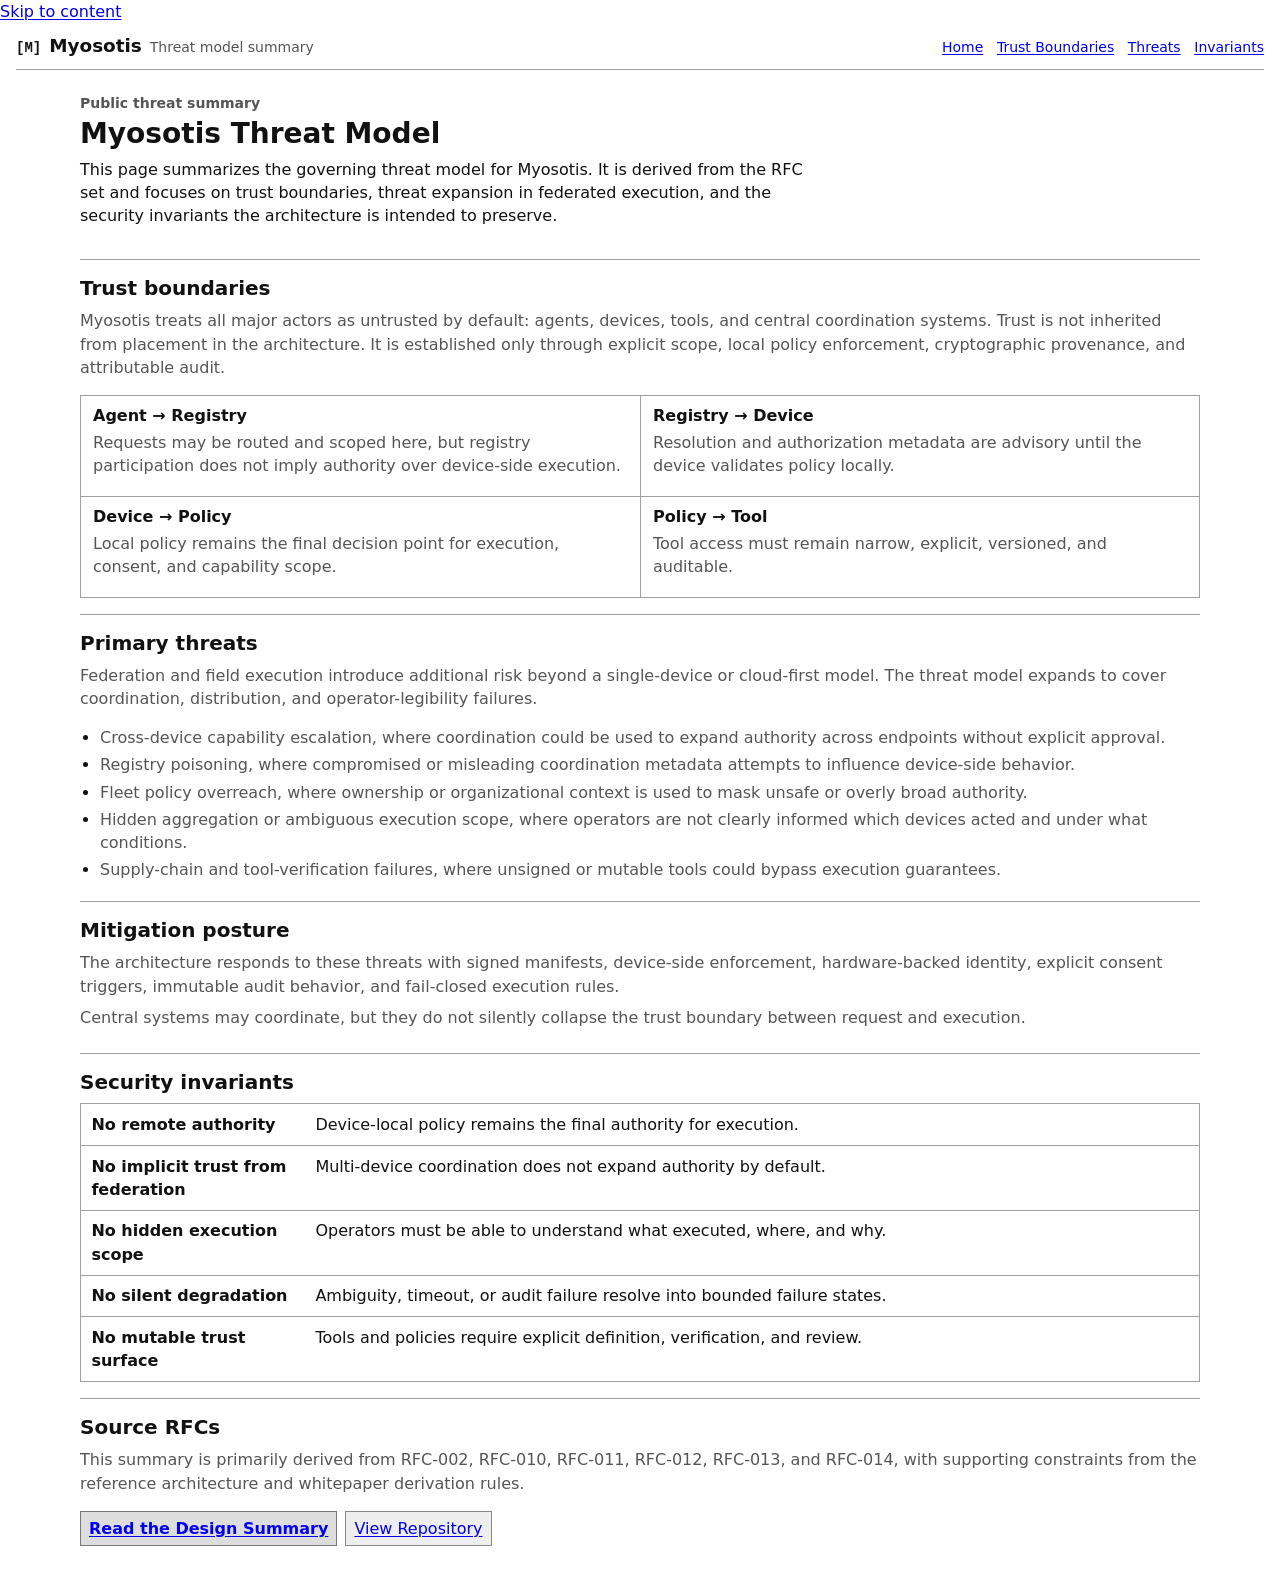
==== commit 5ad8136f: "docs: reconcile public maturity and keyboard navigation" ====
--- a/web/threat-model.html
+++ b/web/threat-model.html
@@ -11,7 +11,7 @@
     <link rel="stylesheet" href="assets/styles.css" />
   </head>
   <body class="page-shell page-shell-paper">
-    <div class="noise" aria-hidden="true"></div>
+    <a class="skip-link" href="#main-content">Skip to content</a>
     <header class="site-header">
       <a class="brand" href="index.html">
         <span class="brand-mark">M</span>
@@ -28,7 +28,7 @@
       </nav>
     </header>
 
-    <main class="paper-layout">
+    <main class="paper-layout" id="main-content">
       <section class="paper-hero">
         <p class="eyebrow">Public threat summary</p>
         <h1>Myosotis Threat Model</h1>
--- a/web/assets/styles.css
+++ b/web/assets/styles.css
@@ -126,9 +126,6 @@
   min-height: 100vh;
 }
 
-.noise {
-  display: none;
-}
 
 .site-header,
 .site-footer,
@@ -417,9 +414,6 @@
 
 .section-band {
   background: var(--phyllotaxis-color-surface);
-  box-shadow:
-    calc(-1 * var(--phyllotaxis-gutter-page)) 0 0 var(--phyllotaxis-color-surface),
-    var(--phyllotaxis-gutter-page) 0 0 var(--phyllotaxis-color-surface);
 }
 
 .section-intro {
@@ -610,7 +604,6 @@
 }
 
 @media (max-width: 52rem) {
-  .site-header,
   .site-footer,
   .hero,
   .section-grid {
@@ -618,6 +611,7 @@
   }
 
   .site-header {
+    flex-direction: column;
     align-items: flex-start;
   }
 
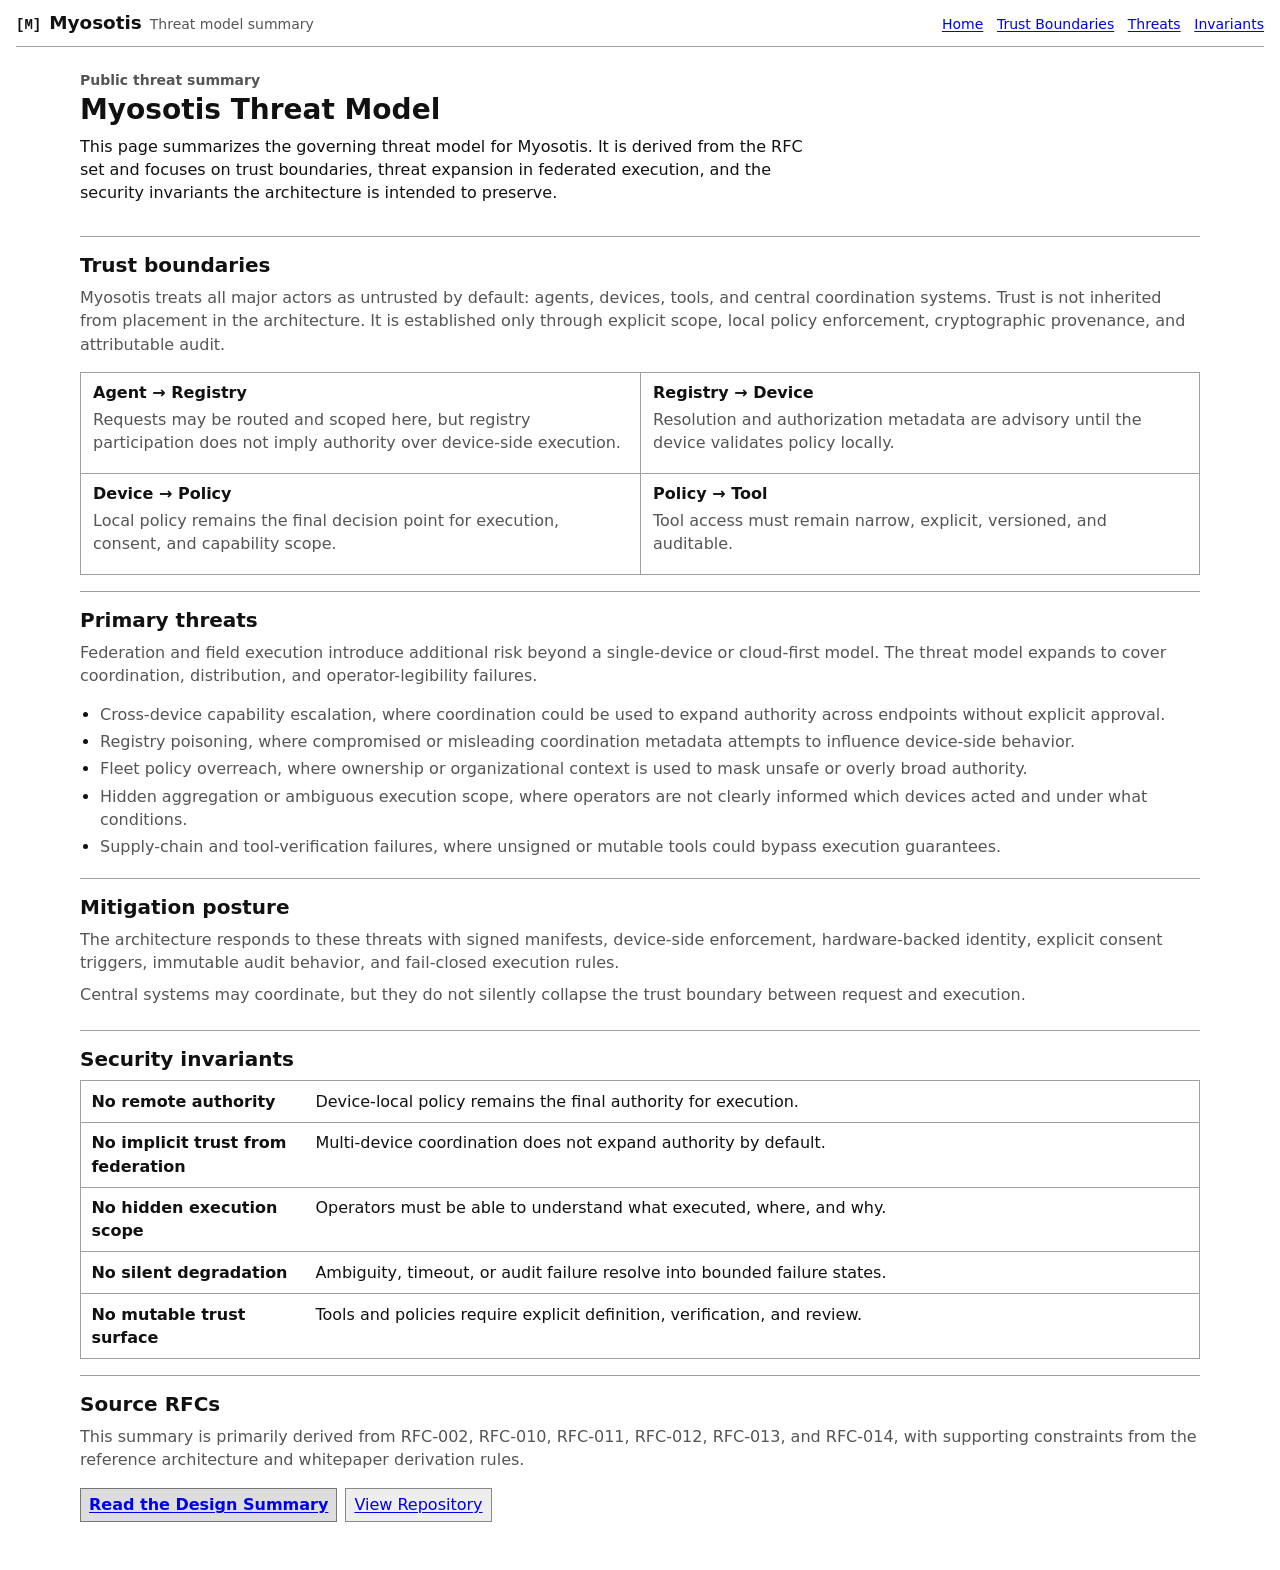
==== commit 875fd7b9: "fix: declare local site favicon" ====
--- a/web/threat-model.html
+++ b/web/threat-model.html
@@ -8,6 +8,7 @@
       name="description"
       content="A public summary of the Myosotis threat model covering trust boundaries, new threats in federation, and governing security invariants."
     />
+    <link rel="icon" href="favicon.svg" type="image/svg+xml" />
     <link rel="stylesheet" href="assets/styles.css" />
   </head>
   <body class="page-shell page-shell-paper">
--- a/web/assets/styles.css
+++ b/web/assets/styles.css
@@ -85,6 +85,21 @@
   outline-offset: 2px;
 }
 
+.skip-link {
+  position: absolute;
+  top: 0;
+  left: var(--phyllotaxis-gutter-page);
+  z-index: 10;
+  padding: var(--phyllotaxis-space-sm) var(--phyllotaxis-space-md);
+  border: 1px solid var(--phyllotaxis-color-border);
+  background: var(--phyllotaxis-color-canvas);
+  transform: translateY(-120%);
+}
+
+.skip-link:focus {
+  transform: translateY(0);
+}
+
 img {
   max-width: 100%;
 }
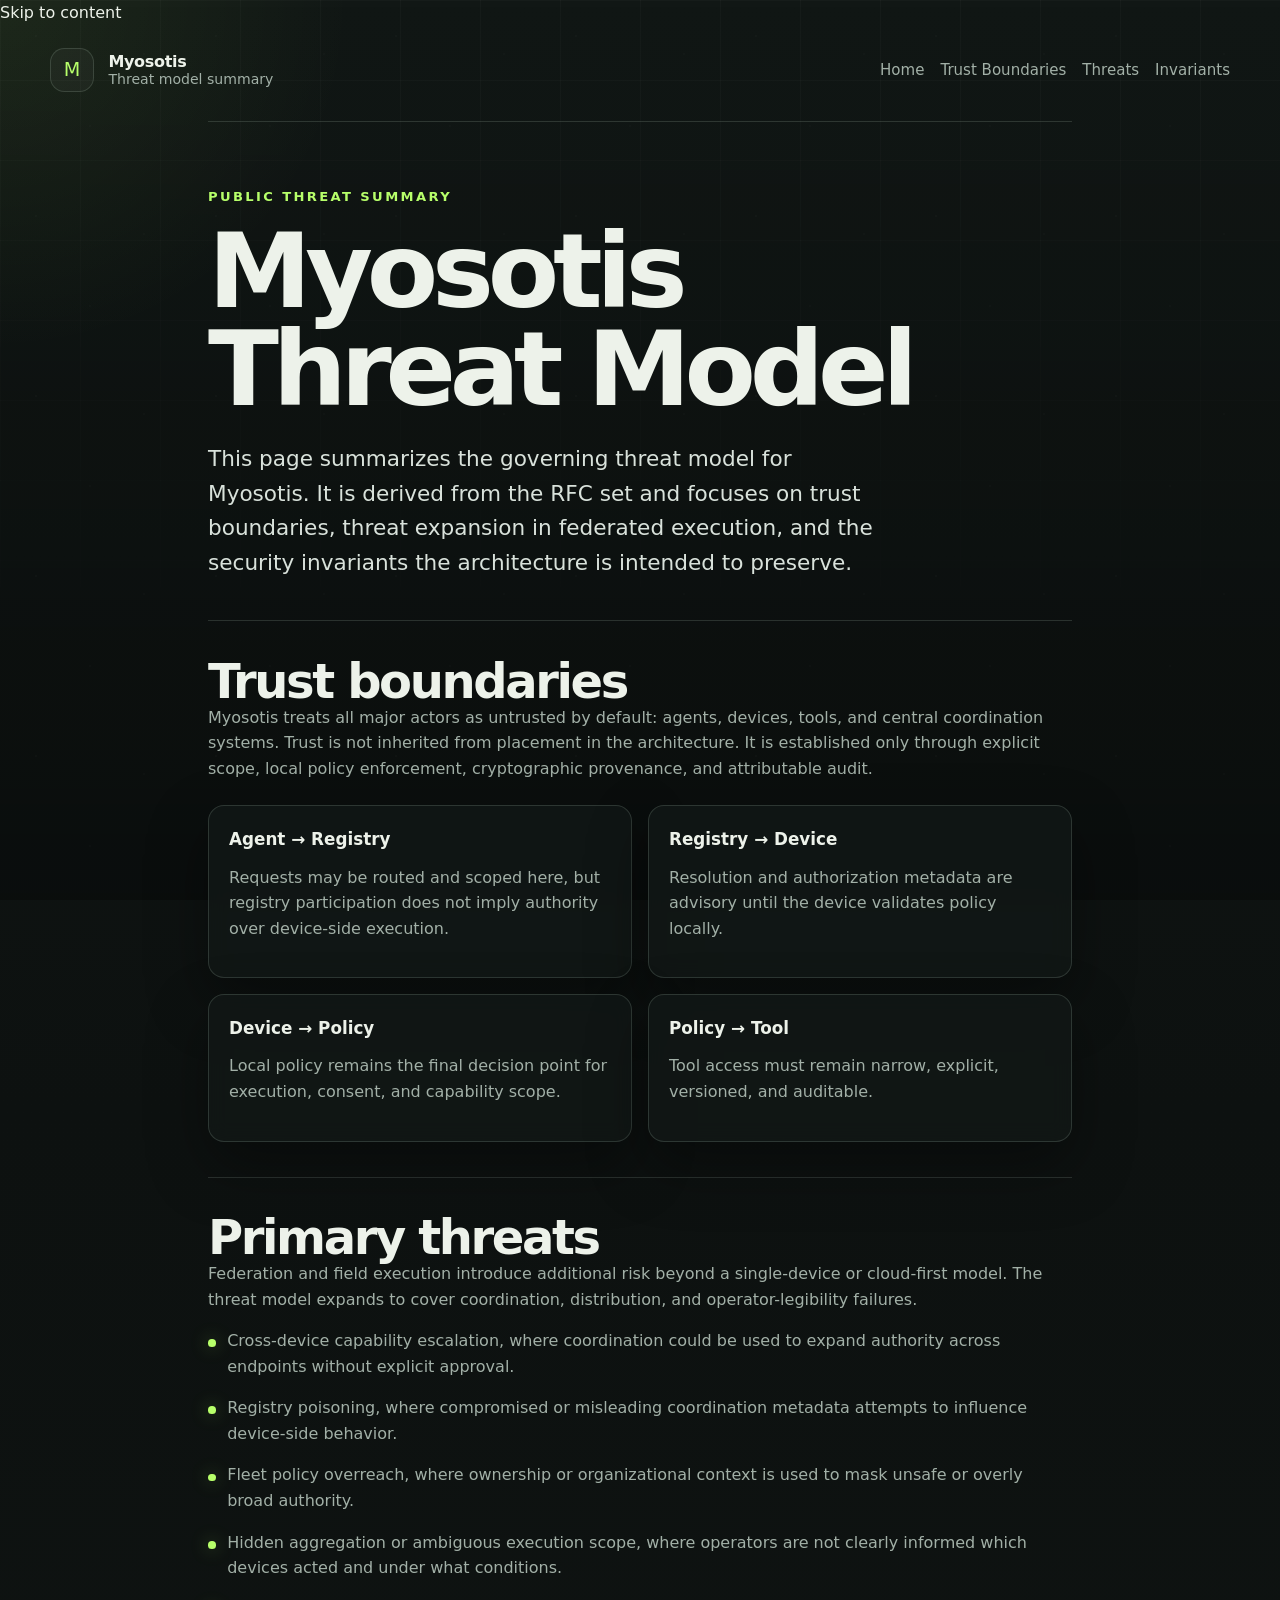
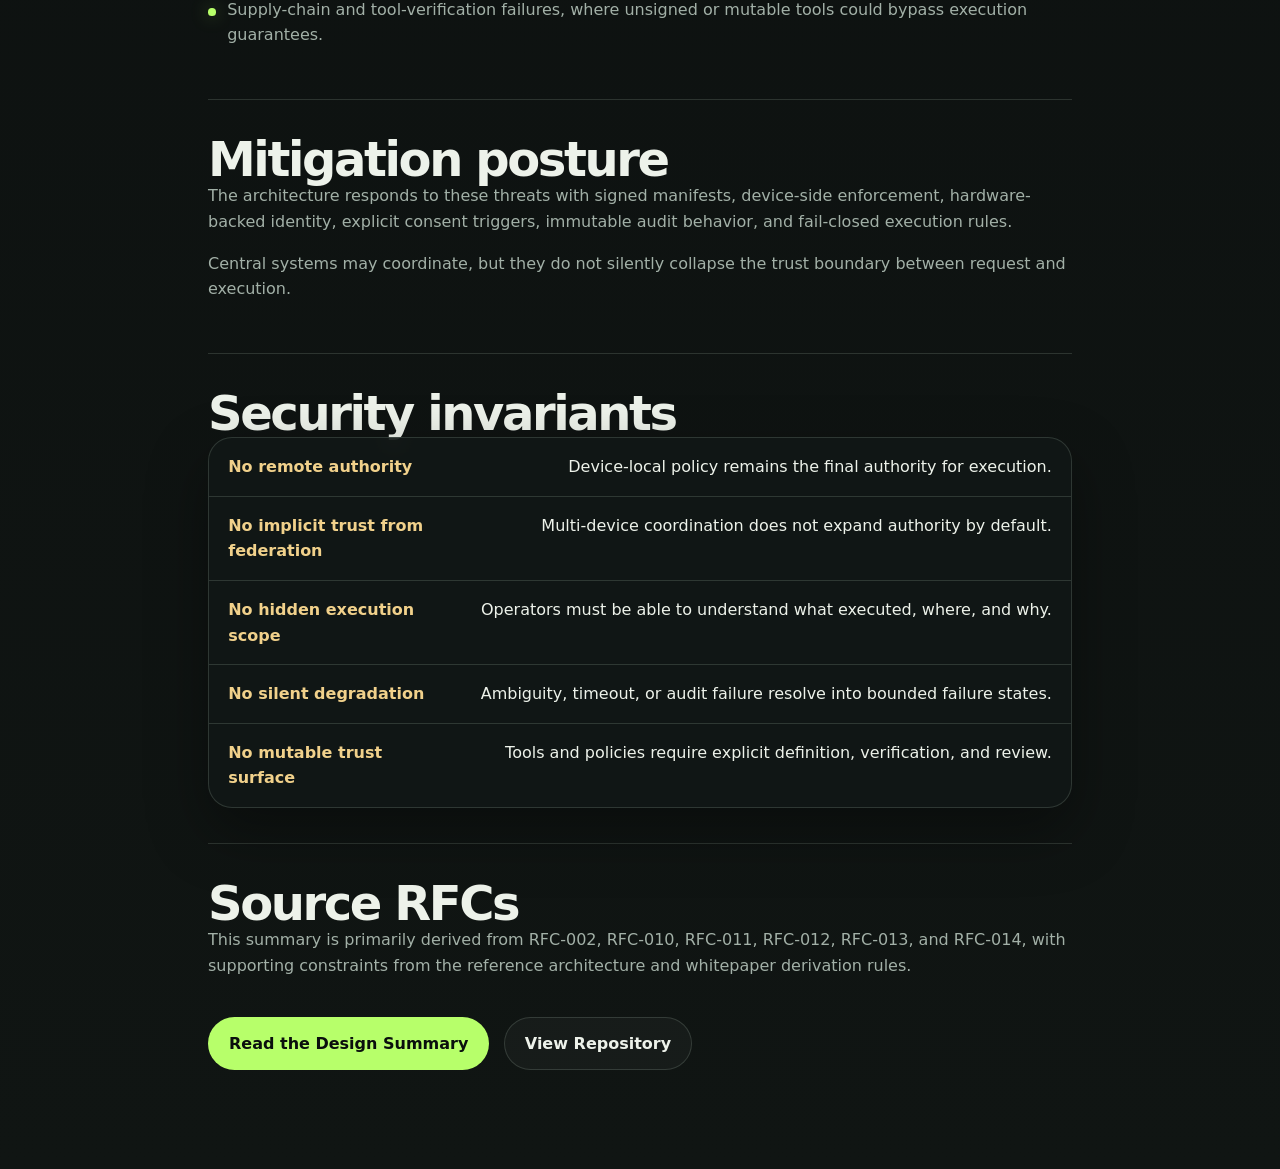
==== commit b46a970b: "site: restore pre-Phyllotaxis threat-model shell" ====
--- a/web/threat-model.html
+++ b/web/threat-model.html
@@ -1,5 +1,5 @@
 <!DOCTYPE html>
-<html lang="en" data-phyllotaxis-profile="utility" data-phyllotaxis-scheme="light">
+<html lang="en">
   <head>
     <meta charset="UTF-8" />
     <meta name="viewport" content="width=device-width, initial-scale=1.0" />
@@ -8,10 +8,16 @@
       name="description"
       content="A public summary of the Myosotis threat model covering trust boundaries, new threats in federation, and governing security invariants."
     />
+    <meta name="myosotis-source-revision" content="073e1607a7ba5514111355e7133a2f18e31016f1" />
+    <meta name="myosotis-reviewed-at" content="2026-10-05" />
+    <meta name="myosotis-publication-status" content="provisional" />
+    <link rel="alternate" type="application/json" href="provenance.json" title="Myosotis provenance" />
+    <link rel="alternate" type="application/json" href="claims.json" title="Myosotis public claims ledger" />
     <link rel="icon" href="favicon.svg" type="image/svg+xml" />
     <link rel="stylesheet" href="assets/styles.css" />
   </head>
   <body class="page-shell page-shell-paper">
+    <div class="noise" aria-hidden="true"></div>
     <a class="skip-link" href="#main-content">Skip to content</a>
     <header class="site-header">
       <a class="brand" href="index.html">
@@ -30,7 +36,7 @@
     </header>
 
     <main class="paper-layout" id="main-content">
-      <section class="paper-hero">
+      <section class="paper-hero" data-claim-id="MYO-WEB-THREAT-SCOPE" data-claim-confidence="design">
         <p class="eyebrow">Public threat summary</p>
         <h1>Myosotis Threat Model</h1>
         <p class="lede">
@@ -41,7 +47,7 @@
         </p>
       </section>
 
-      <section class="paper-section" id="boundaries">
+      <section class="paper-section" id="boundaries" data-claim-id="MYO-WEB-THREAT-BOUNDARIES" data-claim-confidence="design">
         <h2>Trust boundaries</h2>
         <p>
           Myosotis treats all major actors as untrusted by default: agents,
@@ -81,7 +87,7 @@
         </div>
       </section>
 
-      <section class="paper-section" id="threats">
+      <section class="paper-section" id="threats" data-claim-id="MYO-WEB-THREAT-PRIMARY" data-claim-confidence="design">
         <h2>Primary threats</h2>
         <p>
           Federation and field execution introduce additional risk beyond a
@@ -112,7 +118,7 @@
         </ul>
       </section>
 
-      <section class="paper-section">
+      <section class="paper-section" data-claim-id="MYO-WEB-THREAT-MITIGATION" data-claim-confidence="design">
         <h2>Mitigation posture</h2>
         <p>
           The architecture responds to these threats with signed manifests,
@@ -125,7 +131,7 @@
         </p>
       </section>
 
-      <section class="paper-section" id="invariants">
+      <section class="paper-section" id="invariants" data-claim-id="MYO-WEB-THREAT-INVARIANTS" data-claim-confidence="design">
         <h2>Security invariants</h2>
         <div class="rules-board">
           <div class="rule-row">
@@ -151,7 +157,7 @@
         </div>
       </section>
 
-      <section class="paper-section">
+      <section class="paper-section" data-claim-id="MYO-WEB-THREAT-SOURCES" data-claim-confidence="design">
         <h2>Source RFCs</h2>
         <p>
           This summary is primarily derived from RFC-002, RFC-010, RFC-011,
--- a/web/assets/styles.css
+++ b/web/assets/styles.css
@@ -1,46 +1,18 @@
 :root {
-  color-scheme: light;
-  --phyllotaxis-space-none: 0;
-  --phyllotaxis-space-xs: 0.25rem;
-  --phyllotaxis-space-sm: 0.5rem;
-  --phyllotaxis-space-md: 1rem;
-  --phyllotaxis-space-lg: 1.5rem;
-  --phyllotaxis-space-xl: 2rem;
-  --phyllotaxis-content-width-narrow: 46rem;
-  --phyllotaxis-content-width-readable: 70rem;
-  --phyllotaxis-content-width-wide: 82rem;
-  --phyllotaxis-content-width-full: 100%;
-  --phyllotaxis-gutter-page: 1rem;
-  --phyllotaxis-font-body: system-ui, -apple-system, BlinkMacSystemFont, "Segoe UI", sans-serif;
-  --phyllotaxis-font-display: var(--phyllotaxis-font-body);
-  --phyllotaxis-font-mono: ui-monospace, SFMono-Regular, Menlo, Consolas, monospace;
-  --phyllotaxis-type-body-size: 1rem;
-  --phyllotaxis-type-body-line-height: 1.45;
-  --phyllotaxis-type-title-size: 1.75rem;
-  --phyllotaxis-type-title-line-height: 1.15;
-  --phyllotaxis-type-title-weight: 700;
-  --phyllotaxis-type-heading-size: 1.25rem;
-  --phyllotaxis-type-heading-line-height: 1.25;
-  --phyllotaxis-type-heading-weight: 700;
-  --phyllotaxis-type-meta-size: 0.875rem;
-  --phyllotaxis-type-meta-line-height: 1.35;
-  --phyllotaxis-type-caption-size: 0.875rem;
-  --phyllotaxis-type-caption-line-height: 1.4;
-  --phyllotaxis-color-canvas: #ffffff;
-  --phyllotaxis-color-surface: #f5f5f5;
-  --phyllotaxis-color-text: #111111;
-  --phyllotaxis-color-text-muted: #555555;
-  --phyllotaxis-color-border: #a0a0a0;
-  --phyllotaxis-color-link: #0000ee;
-  --phyllotaxis-color-link-visited: #551a8b;
-  --phyllotaxis-color-focus: #111111;
-  --phyllotaxis-color-selection: #cfe3ff;
-  --phyllotaxis-color-selection-text: #111111;
-
-  --myosotis-section-heading: #e8e8e8;
-  --myosotis-note-background: #fff8d6;
-  --myosotis-note-border: #8b6d00;
-  --myosotis-note-text: #5a4200;
+  --bg: #0d1110;
+  --bg-alt: #121816;
+  --panel: rgba(18, 24, 22, 0.82);
+  --panel-strong: #161d1a;
+  --line: rgba(182, 202, 188, 0.18);
+  --text: #edf2ea;
+  --muted: #a2b0a7;
+  --accent: #b7ff6a;
+  --accent-dim: rgba(183, 255, 106, 0.12);
+  --warning: #f1d18b;
+  --shadow: 0 24px 60px rgba(0, 0, 0, 0.36);
+  --radius: 24px;
+  --radius-sm: 16px;
+  --content-width: 1180px;
 }
 
 * {
@@ -48,219 +20,189 @@
 }
 
 html {
-  background: var(--phyllotaxis-color-canvas);
+  scroll-behavior: smooth;
 }
 
 body {
   margin: 0;
   min-height: 100vh;
-  background: var(--phyllotaxis-color-canvas);
-  color: var(--phyllotaxis-color-text);
-  font-family: var(--phyllotaxis-font-body);
-  font-size: var(--phyllotaxis-type-body-size);
-  line-height: var(--phyllotaxis-type-body-line-height);
-}
-
-::selection {
-  background: var(--phyllotaxis-color-selection);
-  color: var(--phyllotaxis-color-selection-text);
+  background:
+    radial-gradient(circle at top left, rgba(183, 255, 106, 0.08), transparent 22rem),
+    linear-gradient(180deg, #111715 0%, #0d1110 40%, #101513 100%);
+  color: var(--text);
+  font-family: system-ui, -apple-system, BlinkMacSystemFont, "Segoe UI", sans-serif;
+  line-height: 1.6;
 }
 
 a {
-  color: var(--phyllotaxis-color-link);
-  text-decoration: underline;
-  text-underline-offset: 0.12em;
-}
-
-a:visited {
-  color: var(--phyllotaxis-color-link-visited);
-}
-
-a:hover {
-  text-decoration-thickness: 2px;
-}
-
-:focus-visible {
-  outline: 3px solid var(--phyllotaxis-color-focus);
-  outline-offset: 2px;
-}
-
-.skip-link {
-  position: absolute;
-  top: 0;
-  left: var(--phyllotaxis-gutter-page);
-  z-index: 10;
-  padding: var(--phyllotaxis-space-sm) var(--phyllotaxis-space-md);
-  border: 1px solid var(--phyllotaxis-color-border);
-  background: var(--phyllotaxis-color-canvas);
-  transform: translateY(-120%);
-}
-
-.skip-link:focus {
-  transform: translateY(0);
+  color: inherit;
+  text-decoration: none;
 }
 
 img {
   max-width: 100%;
 }
 
-h1,
-h2,
-h3,
-p {
-  margin-top: 0;
-}
-
-h1,
-h2,
-h3 {
-  font-family: var(--phyllotaxis-font-display);
-}
-
-h1 {
-  margin-bottom: var(--phyllotaxis-space-sm);
-  font-size: var(--phyllotaxis-type-title-size);
-  line-height: var(--phyllotaxis-type-title-line-height);
-  font-weight: var(--phyllotaxis-type-title-weight);
-}
-
-h2 {
-  margin-bottom: var(--phyllotaxis-space-sm);
-  font-size: var(--phyllotaxis-type-heading-size);
-  line-height: var(--phyllotaxis-type-heading-line-height);
-  font-weight: var(--phyllotaxis-type-heading-weight);
-}
-
-h3 {
-  margin-bottom: var(--phyllotaxis-space-xs);
-  font-size: 1rem;
-  line-height: 1.3;
-}
-
 .page-shell {
-  min-height: 100vh;
-}
-
+  position: relative;
+  overflow-x: hidden;
+}
+
+.page-shell::before,
+.page-shell::after {
+  content: "";
+  position: fixed;
+  inset: 0;
+  pointer-events: none;
+  z-index: -2;
+}
+
+.page-shell::before {
+  background-image:
+    linear-gradient(rgba(255, 255, 255, 0.03) 1px, transparent 1px),
+    linear-gradient(90deg, rgba(255, 255, 255, 0.03) 1px, transparent 1px);
+  background-size: 5rem 5rem;
+  mask-image: linear-gradient(180deg, rgba(0, 0, 0, 0.8), transparent 85%);
+}
+
+.page-shell::after {
+  background: linear-gradient(180deg, transparent 0%, rgba(0, 0, 0, 0.24) 100%);
+}
+
+.noise {
+  position: fixed;
+  inset: 0;
+  z-index: -1;
+  opacity: 0.055;
+  pointer-events: none;
+  background-image:
+    radial-gradient(circle at 20% 20%, rgba(255, 255, 255, 0.4) 0 1px, transparent 1px),
+    radial-gradient(circle at 80% 30%, rgba(255, 255, 255, 0.28) 0 1px, transparent 1px),
+    radial-gradient(circle at 50% 70%, rgba(255, 255, 255, 0.32) 0 1px, transparent 1px);
+  background-size: 180px 180px;
+}
 
 .site-header,
 .site-footer,
 main,
 .paper-layout {
-  width: min(
-    var(--phyllotaxis-content-width-wide),
-    calc(100% - (2 * var(--phyllotaxis-gutter-page)))
-  );
-  margin-inline: auto;
+  width: min(calc(100% - 2.5rem), var(--content-width));
+  margin: 0 auto;
 }
 
 .site-header {
   display: flex;
-  align-items: baseline;
+  align-items: center;
   justify-content: space-between;
-  gap: var(--phyllotaxis-space-md);
-  padding: 0.6rem 0;
-  border-bottom: 1px solid var(--phyllotaxis-color-border);
+  gap: 1.5rem;
+  padding: 1.4rem 0 0.8rem;
 }
 
 .brand {
   display: inline-flex;
-  align-items: baseline;
-  gap: var(--phyllotaxis-space-sm);
-  color: var(--phyllotaxis-color-text);
-  font-weight: 700;
-  text-decoration: none;
-}
-
-.brand:visited {
-  color: var(--phyllotaxis-color-text);
+  align-items: center;
+  gap: 0.9rem;
 }
 
 .brand-mark {
-  font-family: var(--phyllotaxis-font-mono);
-  font-size: var(--phyllotaxis-type-caption-size);
-  font-weight: 700;
-}
-
-.brand-mark::before {
-  content: "[";
-}
-
-.brand-mark::after {
-  content: "]";
+  display: inline-grid;
+  place-items: center;
+  width: 2.75rem;
+  height: 2.75rem;
+  border: 1px solid var(--line);
+  border-radius: 0.9rem;
+  background: rgba(255, 255, 255, 0.03);
+  color: var(--accent);
+  font-family: system-ui, -apple-system, BlinkMacSystemFont, "Segoe UI", sans-serif;
+  font-size: 1.2rem;
 }
 
 .brand-copy {
-  display: inline-flex;
+  display: flex;
+  flex-direction: column;
+  line-height: 1.15;
+}
+
+.brand-copy strong {
+  font-size: 1rem;
+  font-family: system-ui, -apple-system, BlinkMacSystemFont, "Segoe UI", sans-serif;
+  letter-spacing: -0.02em;
+}
+
+.brand-copy span:last-child {
+  color: var(--muted);
+  font-size: 0.88rem;
+}
+
+.site-nav {
+  display: flex;
   flex-wrap: wrap;
-  align-items: baseline;
-  gap: var(--phyllotaxis-space-sm);
-}
-
-.brand-copy strong {
-  font-size: 1.15rem;
-}
-
-.brand-copy span:last-child {
-  color: var(--phyllotaxis-color-text-muted);
-  font-size: var(--phyllotaxis-type-meta-size);
-  font-weight: 400;
-}
-
-.site-nav {
-  display: flex;
-  flex-wrap: wrap;
-  justify-content: flex-end;
-  gap: 0.4rem 0.85rem;
-  font-size: var(--phyllotaxis-type-meta-size);
-  line-height: var(--phyllotaxis-type-meta-line-height);
+  gap: 1rem;
+  color: var(--muted);
+  font-size: 0.94rem;
+}
+
+.site-nav a:hover,
+.site-nav a:focus-visible,
+.site-footer a:hover,
+.site-footer a:focus-visible {
+  color: var(--text);
 }
 
 main {
-  padding-bottom: var(--phyllotaxis-space-xl);
+  padding: 1rem 0 4rem;
+}
+
+.section-grid,
+.paper-section,
+.paper-hero {
+  border-top: 1px solid var(--line);
 }
 
 .hero {
   display: grid;
-  grid-template-columns: minmax(0, 1.4fr) minmax(18rem, 0.6fr);
-  gap: var(--phyllotaxis-space-lg);
-  align-items: start;
-  padding: var(--phyllotaxis-space-lg) 0;
-  border-bottom: 1px solid var(--phyllotaxis-color-border);
+  grid-template-columns: minmax(0, 1fr) minmax(20rem, 0.72fr);
+  gap: 2rem;
+  align-items: stretch;
+  padding: 4.5rem 0 4rem;
+  border-top: 1px solid var(--line);
 }
 
 .hero-headline {
   grid-column: 1 / -1;
+  max-width: 60rem;
 }
 
 .hero-headline h1 span {
-  display: inline;
-}
-
-.hero-headline h1 span + span::before {
-  content: " ";
+  display: block;
+}
+
+.hero-copy h1,
+.paper-hero h1 {
+  margin: 0;
+  font-family: system-ui, -apple-system, BlinkMacSystemFont, "Segoe UI", sans-serif;
+  font-size: clamp(3.4rem, 9vw, 6.5rem);
+  line-height: 0.94;
+  letter-spacing: -0.06em;
+  max-width: none;
+  text-wrap: balance;
 }
 
 .eyebrow,
-.section-label,
-.lane-label,
-.footer-kicker,
-.footer-column > span,
-.sector-card > span,
-.status-card > span {
-  margin: 0 0 var(--phyllotaxis-space-xs);
-  color: var(--phyllotaxis-color-text-muted);
-  font-size: var(--phyllotaxis-type-caption-size);
-  line-height: var(--phyllotaxis-type-caption-line-height);
-  font-weight: 700;
-  text-transform: none;
-  letter-spacing: 0;
+.section-label {
+  margin: 0 0 1rem;
+  color: var(--accent);
+  font-size: 0.82rem;
+  font-weight: 600;
+  text-transform: uppercase;
+  letter-spacing: 0.18em;
 }
 
 .lede {
-  max-width: var(--phyllotaxis-content-width-narrow);
-  margin-bottom: var(--phyllotaxis-space-md);
-  color: var(--phyllotaxis-color-text);
-  font-size: 1rem;
+  max-width: 43rem;
+  margin: 1.5rem 0 0;
+  color: #d9e2db;
+  font-size: clamp(1.05rem, 2vw, 1.35rem);
 }
 
 .hero-panel,
@@ -271,52 +213,66 @@
 .paper-card,
 .rules-board,
 .paper-note {
-  border: 1px solid var(--phyllotaxis-color-border);
-  border-radius: 0;
-  background: var(--phyllotaxis-color-canvas);
-  box-shadow: none;
-  backdrop-filter: none;
+  background: var(--panel);
+  border: 1px solid var(--line);
+  box-shadow: var(--shadow);
+  backdrop-filter: blur(10px);
 }
 
 .hero-panel {
-  padding: 0;
+  padding: 1.3rem;
+  border-radius: var(--radius);
+}
+
+.panel-header,
+.rule-row,
+.panel-metrics {
+  display: flex;
+  justify-content: space-between;
+  gap: 1rem;
 }
 
 .panel-header {
-  display: flex;
-  justify-content: space-between;
-  gap: var(--phyllotaxis-space-sm);
-  padding: 0.35rem 0.5rem;
-  border-bottom: 1px solid var(--phyllotaxis-color-border);
-  background: var(--myosotis-section-heading);
-  color: var(--phyllotaxis-color-text);
-  font-size: var(--phyllotaxis-type-caption-size);
-  font-weight: 700;
+  color: var(--muted);
+  font-size: 0.84rem;
+  text-transform: uppercase;
+  letter-spacing: 0.1em;
 }
 
 .diagram-flow {
   display: flex;
   flex-wrap: wrap;
-  gap: 0;
-  margin: 0;
-  padding: 0.5rem;
-  border-bottom: 1px solid var(--phyllotaxis-color-border);
+  gap: 0.65rem;
+  margin: 1.5rem 0;
 }
 
 .diagram-flow span {
-  padding: 0;
-  border: 0;
-  background: transparent;
-}
-
-.diagram-flow span + span::before {
-  content: " → ";
-  color: var(--phyllotaxis-color-text-muted);
+  display: inline-flex;
+  align-items: center;
+  padding: 0.55rem 0.85rem;
+  border: 1px solid var(--line);
+  border-radius: 999px;
+  background: rgba(255, 255, 255, 0.03);
+  color: var(--text);
+}
+
+.diagram-core strong {
+  display: block;
+  padding: 0.7rem 0;
+  border-bottom: 1px solid var(--line);
+}
+
+.lane-label {
+  display: block;
+  margin-bottom: 0.55rem;
+  color: var(--warning);
+  font-size: 0.78rem;
+  text-transform: uppercase;
+  letter-spacing: 0.12em;
 }
 
 .diagram-lanes {
-  padding: 0.5rem;
-  border-bottom: 1px solid var(--phyllotaxis-color-border);
+  margin-bottom: 1.2rem;
 }
 
 .diagram-core {
@@ -324,124 +280,137 @@
 }
 
 .diagram-core strong {
-  padding: 0.35rem 0;
-  border-top: 1px solid #dddddd;
-  font-size: var(--phyllotaxis-type-meta-size);
-}
-
-.diagram-core strong:first-child {
-  border-top: 0;
+  font-size: 0.98rem;
+}
+
+.diagram-core strong:last-child {
+  border-bottom: 0;
 }
 
 .panel-metrics {
-  margin: 0;
+  flex-direction: column;
 }
 
 .panel-metrics div {
   display: grid;
-  grid-template-columns: 8rem 1fr;
-  gap: var(--phyllotaxis-space-sm);
-  padding: 0.45rem 0.5rem;
-  border-top: 1px solid #dddddd;
-}
-
-.panel-metrics div:first-child {
-  border-top: 0;
+  grid-template-columns: 10rem 1fr;
+  gap: 1rem;
+  padding-top: 0.85rem;
+  border-top: 1px solid var(--line);
 }
 
 .panel-metrics dt {
-  color: var(--phyllotaxis-color-text-muted);
-  font-size: var(--phyllotaxis-type-meta-size);
+  color: var(--muted);
 }
 
 .panel-metrics dd {
   margin: 0;
-  font-size: var(--phyllotaxis-type-meta-size);
 }
 
 .cta-row {
   display: flex;
   flex-wrap: wrap;
-  gap: var(--phyllotaxis-space-sm);
-  margin: var(--phyllotaxis-space-md) 0 0;
+  gap: 0.9rem;
+  margin: 2.4rem 0 0;
 }
 
 .button {
-  display: inline-block;
-  min-height: 2rem;
-  padding: 0.3rem 0.5rem;
-  border: 1px solid #888888;
-  border-radius: 0;
-  background: #eeeeee;
-  color: var(--phyllotaxis-color-link);
-  font-weight: 400;
-  text-decoration: underline;
-}
-
-.button:visited {
-  color: var(--phyllotaxis-color-link-visited);
-}
-
-.button:hover {
-  background: #e2e2e2;
+  display: inline-flex;
+  align-items: center;
+  justify-content: center;
+  min-height: 3rem;
+  padding: 0.8rem 1.25rem;
+  border-radius: 999px;
+  border: 1px solid transparent;
+  font-weight: 600;
+  transition:
+    transform 180ms ease,
+    border-color 180ms ease,
+    background-color 180ms ease;
+}
+
+.button:hover,
+.button:focus-visible {
+  transform: translateY(-1px);
 }
 
 .button-primary {
-  border-color: #777777;
-  background: #dddddd;
-  color: var(--phyllotaxis-color-link);
-  font-weight: 700;
-}
-
-.button-primary:visited {
-  color: var(--phyllotaxis-color-link-visited);
+  background: var(--accent);
+  color: #0a0f0d;
+}
+
+.button-secondary {
+  border-color: var(--line);
+  background: rgba(255, 255, 255, 0.03);
 }
 
 .signal-list,
 .paper-list {
-  margin: var(--phyllotaxis-space-md) 0 0;
-  padding-left: 1.25rem;
+  margin: 2rem 0 0;
+  padding: 0;
+  list-style: none;
 }
 
 .signal-list {
-  display: block;
-  color: var(--phyllotaxis-color-text-muted);
+  display: flex;
+  flex-wrap: wrap;
+  gap: 0.85rem;
 }
 
 .signal-list li,
 .paper-list li {
-  margin: 0 0 var(--phyllotaxis-space-xs);
-  padding: 0;
-}
-
-.signal-list li::marker,
-.paper-list li::marker {
-  color: var(--phyllotaxis-color-text);
+  position: relative;
+}
+
+.signal-list li {
+  padding: 0.6rem 0.9rem 0.6rem 1.6rem;
+  border: 1px solid var(--line);
+  border-radius: 999px;
+  color: var(--muted);
+  background: rgba(255, 255, 255, 0.03);
+}
+
+.signal-list li::before,
+.paper-list li::before {
+  content: "";
+  position: absolute;
+  left: 0;
+  top: 0.85rem;
+  width: 0.48rem;
+  height: 0.48rem;
+  border-radius: 50%;
+  background: var(--accent);
+  box-shadow: 0 0 18px rgba(183, 255, 106, 0.4);
+}
+
+.signal-list li::before {
+  left: 0.7rem;
+  top: 50%;
+  transform: translateY(-50%);
 }
 
 .section-grid {
   display: grid;
-  grid-template-columns: 15rem minmax(0, 1fr);
-  gap: var(--phyllotaxis-space-sm) var(--phyllotaxis-space-lg);
-  padding: var(--phyllotaxis-space-md) 0;
-  border-bottom: 1px solid var(--phyllotaxis-color-border);
+  grid-template-columns: 18rem minmax(0, 1fr);
+  gap: 1.5rem 2rem;
+  padding: 3.5rem 0;
 }
 
 .section-band {
-  background: var(--phyllotaxis-color-surface);
-}
-
-.section-intro {
-  grid-row: span 2;
+  background: linear-gradient(180deg, rgba(255, 255, 255, 0.014), rgba(255, 255, 255, 0));
 }
 
 .section-intro h2,
 .paper-section h2 {
-  margin-bottom: var(--phyllotaxis-space-sm);
+  margin: 0;
+  font-family: system-ui, -apple-system, BlinkMacSystemFont, "Segoe UI", sans-serif;
+  font-size: clamp(1.8rem, 4vw, 3rem);
+  line-height: 1;
+  letter-spacing: -0.05em;
 }
 
 .section-copy {
-  max-width: var(--phyllotaxis-content-width-narrow);
+  max-width: 47rem;
 }
 
 .section-copy p,
@@ -451,95 +420,104 @@
 .sector-card p,
 .status-card p,
 .timeline-item p {
-  margin-bottom: var(--phyllotaxis-space-sm);
-  color: var(--phyllotaxis-color-text-muted);
+  margin-top: 0;
+  color: var(--muted);
 }
 
 .card-grid,
 .status-grid,
 .sector-grid,
-.paper-grid,
+.paper-grid {
+  grid-column: 2;
+  display: grid;
+  grid-template-columns: repeat(3, minmax(0, 1fr));
+  gap: 1rem;
+}
+
+.sector-grid,
+.status-grid,
+.paper-grid {
+  grid-template-columns: repeat(2, minmax(0, 1fr));
+}
+
+.feature-card,
+.status-card,
+.sector-card,
+.paper-card {
+  padding: 1.25rem;
+  border-radius: var(--radius-sm);
+}
+
+.feature-card h3,
+.timeline-item h3,
+.paper-card h3 {
+  margin: 0 0 0.7rem;
+  font-size: 1.05rem;
+}
+
 .timeline {
   grid-column: 2;
   display: grid;
-  gap: 0;
-  border: 1px solid var(--phyllotaxis-color-border);
-}
-
-.card-grid {
-  grid-template-columns: repeat(3, minmax(0, 1fr));
-}
-
-.status-grid,
-.sector-grid,
-.paper-grid {
-  grid-template-columns: repeat(2, minmax(0, 1fr));
-}
-
-.timeline {
   grid-template-columns: repeat(4, minmax(0, 1fr));
-}
-
-.feature-card,
-.status-card,
-.sector-card,
-.timeline-item,
-.paper-card {
-  padding: 0.65rem 0.75rem;
-  border: 0;
-  border-left: 1px solid var(--phyllotaxis-color-border);
-}
-
-.feature-card:first-child,
-.timeline-item:first-child,
-.status-card:nth-child(odd),
-.sector-card:nth-child(odd),
-.paper-card:nth-child(odd) {
-  border-left: 0;
-}
-
-.status-card:nth-child(n + 3),
-.sector-card:nth-child(n + 3),
-.paper-card:nth-child(n + 3) {
-  border-top: 1px solid var(--phyllotaxis-color-border);
-}
-
-.timeline-item > span {
-  display: block;
-  margin-bottom: var(--phyllotaxis-space-xs);
-  color: var(--phyllotaxis-color-text-muted);
-  font-family: var(--phyllotaxis-font-mono);
-  font-size: var(--phyllotaxis-type-caption-size);
+  gap: 1rem;
+}
+
+.timeline-item {
+  padding: 1.2rem;
+  border-radius: var(--radius-sm);
+}
+
+.timeline-item span {
+  display: inline-block;
+  margin-bottom: 1rem;
+  color: var(--accent);
+  font-family: system-ui, -apple-system, BlinkMacSystemFont, "Segoe UI", sans-serif;
+  font-size: 1.25rem;
 }
 
 .rules-board {
   grid-column: 2;
-  overflow: visible;
+  border-radius: var(--radius);
+  overflow: hidden;
 }
 
 .rule-row {
-  display: grid;
-  grid-template-columns: 13rem 1fr;
-  gap: var(--phyllotaxis-space-md);
-  padding: 0.55rem 0.65rem;
-  align-items: start;
+  padding: 1rem 1.2rem;
+  align-items: flex-start;
 }
 
 .rule-row + .rule-row {
-  border-top: 1px solid var(--phyllotaxis-color-border);
+  border-top: 1px solid var(--line);
 }
 
 .rule-row strong {
-  color: var(--phyllotaxis-color-text);
+  width: 13rem;
+  color: var(--warning);
+  flex: 0 0 auto;
+}
+
+.sector-card span,
+.status-card span {
+  display: block;
+  margin-bottom: 0.6rem;
+  font-size: 0.85rem;
+  text-transform: uppercase;
+  letter-spacing: 0.12em;
+  color: var(--accent);
 }
 
 .final-cta {
-  border-bottom: 0;
+  padding-bottom: 2rem;
 }
 
 .contact-line {
-  margin-top: var(--phyllotaxis-space-md);
-  color: var(--phyllotaxis-color-text-muted);
+  padding-top: 2.8rem;
+  color: var(--muted);
+}
+
+.contact-line a {
+  color: var(--text);
+  border-bottom: 1px solid rgba(183, 255, 106, 0.35);
 }
 
 .contact-line p {
@@ -547,182 +525,202 @@
 }
 
 .site-footer {
-  display: grid;
-  grid-template-columns: minmax(0, 1.25fr) minmax(18rem, 0.75fr);
-  gap: var(--phyllotaxis-space-lg);
-  padding: var(--phyllotaxis-space-md) 0 var(--phyllotaxis-space-xl);
-  border-top: 1px solid var(--phyllotaxis-color-border);
-  color: var(--phyllotaxis-color-text-muted);
+  display: flex;
+  justify-content: space-between;
+  gap: 2rem;
+  align-items: flex-start;
+  padding: 2rem 0 3rem;
+  color: var(--muted);
+  border-top: 1px solid var(--line);
 }
 
 .site-footer p {
-  max-width: 34rem;
-  margin-bottom: var(--phyllotaxis-space-sm);
+  max-width: 28rem;
+  margin: 0.45rem 0 0;
+}
+
+.footer-brand {
+  max-width: 32rem;
+}
+
+.footer-kicker {
+  margin: 0;
+  color: var(--accent);
+  font-size: 0.78rem;
+  font-weight: 600;
+  text-transform: uppercase;
+  letter-spacing: 0.14em;
 }
 
 .footer-title {
-  color: var(--phyllotaxis-color-text);
-  font-size: 1rem;
+  margin-top: 0.35rem;
+  color: var(--text);
+  font-family: system-ui, -apple-system, BlinkMacSystemFont, "Segoe UI", sans-serif;
+  font-size: 1.2rem;
+  letter-spacing: -0.03em;
 }
 
 .footer-grid {
   display: grid;
-  grid-template-columns: repeat(2, minmax(8rem, 1fr));
-  gap: var(--phyllotaxis-space-md);
+  grid-template-columns: repeat(2, minmax(10rem, 1fr));
+  gap: 1rem 2rem;
+}
+
+.footer-column span {
+  display: block;
+  margin-bottom: 0.55rem;
+  color: var(--warning);
+  font-size: 0.78rem;
+  text-transform: uppercase;
+  letter-spacing: 0.12em;
 }
 
 .footer-column nav,
 .footer-column .footer-links {
   display: flex;
   flex-direction: column;
-  gap: var(--phyllotaxis-space-xs);
-}
-
-.footer-meta,
+  gap: 0.55rem;
+}
+
+.footer-meta {
+  margin-top: 1.2rem;
+  font-size: 0.92rem;
+}
+
 .footer-note {
-  font-size: var(--phyllotaxis-type-meta-size);
-}
-
+  margin-top: 1.2rem;
+  max-width: 25rem;
+  font-size: 0.92rem;
+}
+
+.page-shell-paper main,
 .paper-layout {
-  max-width: var(--phyllotaxis-content-width-readable);
-  padding-bottom: var(--phyllotaxis-space-xl);
+  padding: 1rem 0 4rem;
+}
+
+.paper-layout {
+  max-width: 54rem;
 }
 
 .paper-hero {
-  padding: var(--phyllotaxis-space-lg) 0 var(--phyllotaxis-space-md);
-  border-bottom: 1px solid var(--phyllotaxis-color-border);
+  padding: 4rem 0 2.5rem;
 }
 
 .paper-note {
-  margin-top: var(--phyllotaxis-space-md);
-  padding: 0.6rem 0.75rem;
-  border-color: var(--myosotis-note-border);
-  background: var(--myosotis-note-background);
-  color: var(--myosotis-note-text);
+  margin-top: 1.5rem;
+  padding: 1rem 1.1rem;
+  border-radius: var(--radius-sm);
+  color: var(--warning);
 }
 
 .paper-section {
-  padding: var(--phyllotaxis-space-md) 0;
-  border-bottom: 1px solid var(--phyllotaxis-color-border);
-}
-
-.paper-section:last-child {
-  border-bottom: 0;
+  padding: 2.2rem 0;
 }
 
 .paper-grid {
-  margin-top: var(--phyllotaxis-space-md);
+  margin-top: 1.5rem;
 }
 
 .paper-list {
-  color: var(--phyllotaxis-color-text-muted);
-}
-
-@media (max-width: 52rem) {
-  .site-footer,
+  margin-top: 1rem;
+}
+
+.paper-list li {
+  margin: 0 0 1rem;
+  padding-left: 1.2rem;
+  color: var(--muted);
+}
+
+.paper-list li::before {
+  top: 0.7rem;
+}
+
+:focus-visible {
+  outline: 2px solid var(--accent);
+  outline-offset: 2px;
+}
+
+@media (max-width: 960px) {
   .hero,
-  .section-grid {
-    grid-template-columns: 1fr;
-  }
-
-  .site-header {
-    flex-direction: column;
-    align-items: flex-start;
-  }
-
-  .site-nav {
-    justify-content: flex-start;
-  }
-
-  .hero-headline,
+  .section-grid,
+  .timeline,
   .card-grid,
   .status-grid,
   .sector-grid,
   .paper-grid,
+  .site-footer {
+    grid-template-columns: 1fr;
+  }
+
+  .section-intro,
+  .section-copy,
   .timeline,
+  .card-grid,
+  .status-grid,
+  .sector-grid,
   .rules-board {
-    grid-column: 1;
-  }
-
-  .section-intro {
-    grid-row: auto;
-  }
-
-  .card-grid,
-  .timeline {
-    grid-template-columns: 1fr;
-  }
-
-  .feature-card,
-  .timeline-item {
-    border-left: 0;
-    border-top: 1px solid var(--phyllotaxis-color-border);
-  }
-
-  .feature-card:first-child,
-  .timeline-item:first-child {
-    border-top: 0;
-  }
-
+    grid-column: auto;
+  }
+
+  .hero-panel {
+    order: -1;
+  }
+
+  .hero-headline {
+    max-width: 100%;
+  }
+
+  .panel-metrics div,
   .rule-row {
     grid-template-columns: 1fr;
-    gap: var(--phyllotaxis-space-xs);
-  }
-}
-
-@media (max-width: 36rem) {
-  :root {
-    --phyllotaxis-gutter-page: 0.75rem;
-  }
-
-  .status-grid,
-  .sector-grid,
-  .paper-grid,
+    display: block;
+  }
+
+  .rule-row strong {
+    display: block;
+    width: auto;
+    margin-bottom: 0.5rem;
+  }
+
+  .site-header,
+  .site-footer {
+    flex-direction: column;
+    align-items: flex-start;
+  }
+
   .footer-grid {
+    width: 100%;
     grid-template-columns: 1fr;
   }
-
-  .status-card,
-  .sector-card,
-  .paper-card {
-    border-left: 0;
-    border-top: 1px solid var(--phyllotaxis-color-border);
-  }
-
-  .status-card:first-child,
-  .sector-card:first-child,
-  .paper-card:first-child {
-    border-top: 0;
-  }
-
-  .panel-header,
-  .panel-metrics div {
-    grid-template-columns: 1fr;
-  }
-
-  .panel-header {
-    display: block;
-  }
-
-  .panel-header span {
-    display: block;
-  }
-
-  .panel-header span + span {
-    margin-top: 0.15rem;
-    color: var(--phyllotaxis-color-text-muted);
-    font-weight: 400;
-  }
-
-  .panel-metrics div {
-    display: grid;
-  }
-}
-
-@media (prefers-reduced-motion: reduce) {
-  *,
-  *::before,
-  *::after {
-    scroll-behavior: auto !important;
-  }
-}
+}
+
+@media (max-width: 640px) {
+  .site-header,
+  .site-footer,
+  main,
+  .paper-layout {
+    width: min(calc(100% - 1.35rem), var(--content-width));
+  }
+
+  .hero {
+    padding-top: 3rem;
+  }
+
+  .hero-copy h1,
+  .paper-hero h1 {
+    max-width: 100%;
+    font-size: clamp(2.6rem, 14vw, 4.4rem);
+  }
+
+  .button {
+    width: 100%;
+  }
+
+  .cta-row {
+    width: 100%;
+  }
+
+  .signal-list {
+    flex-direction: column;
+  }
+}
